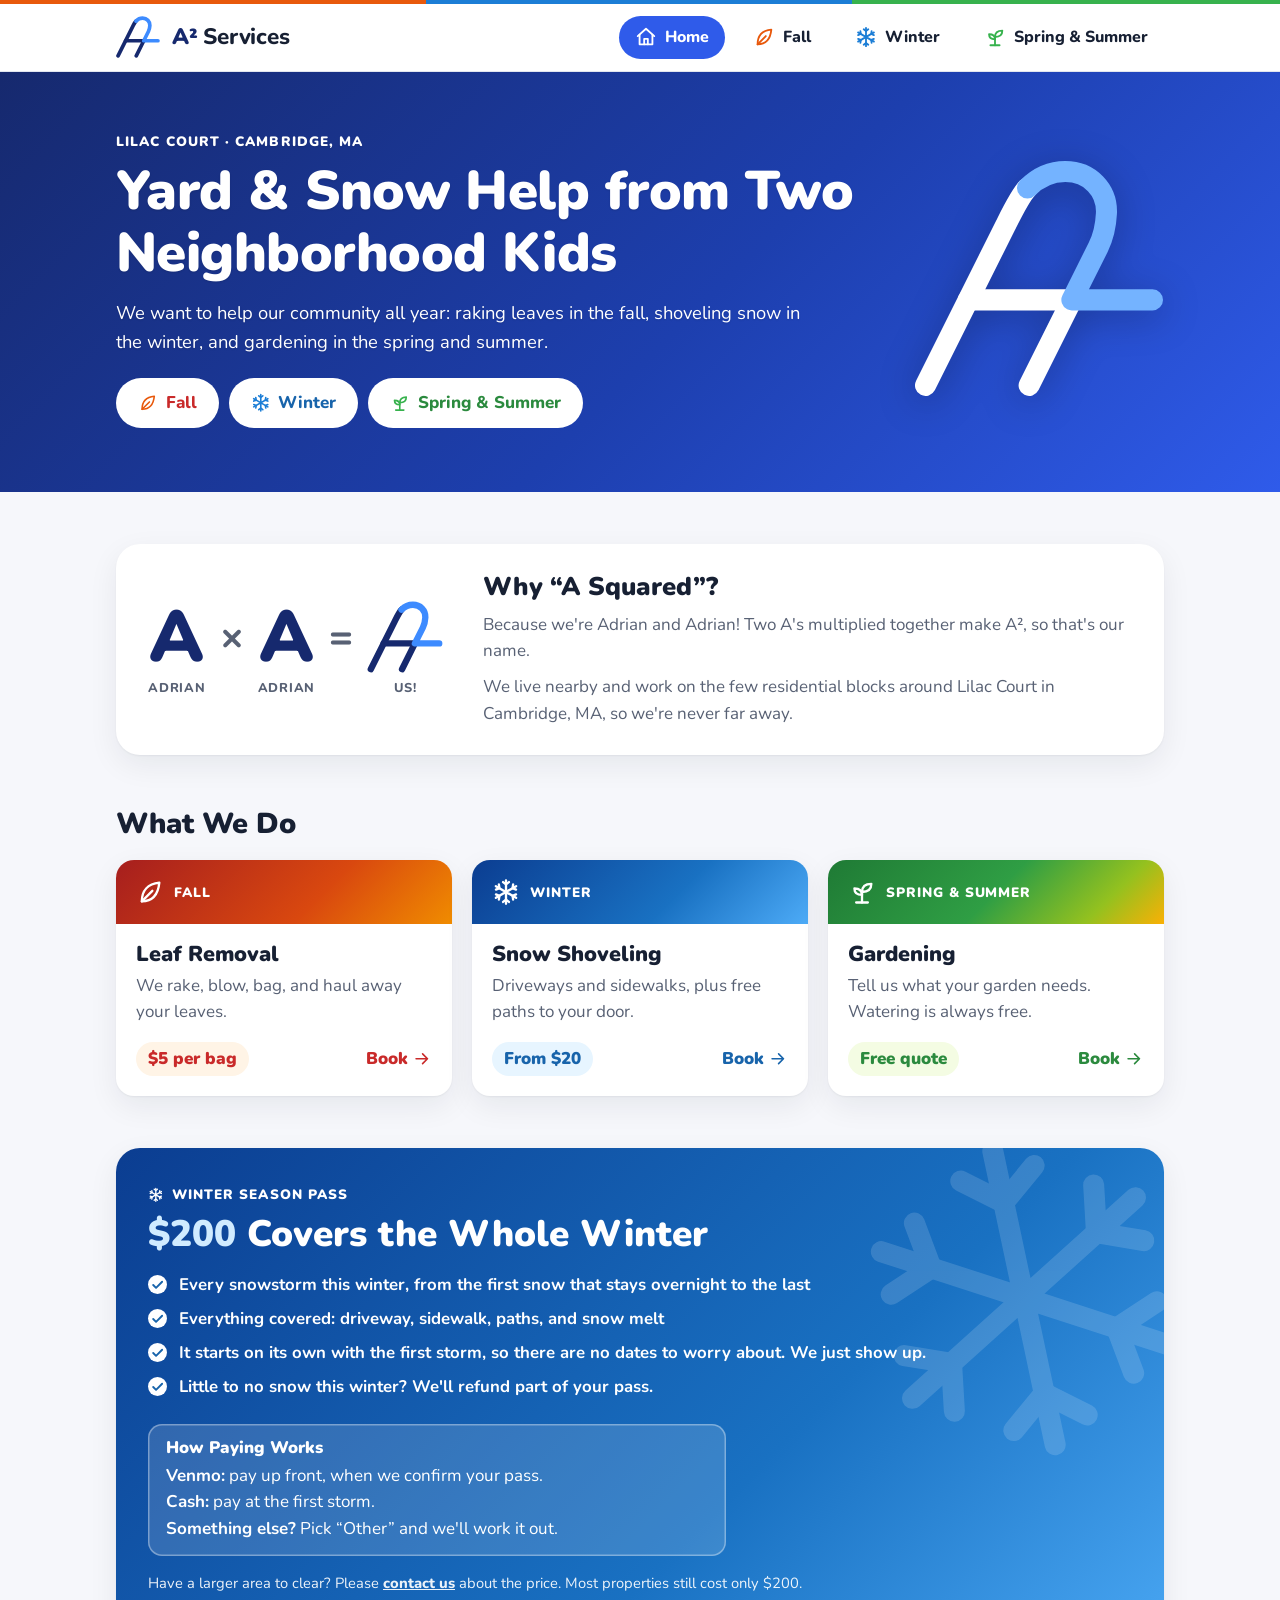
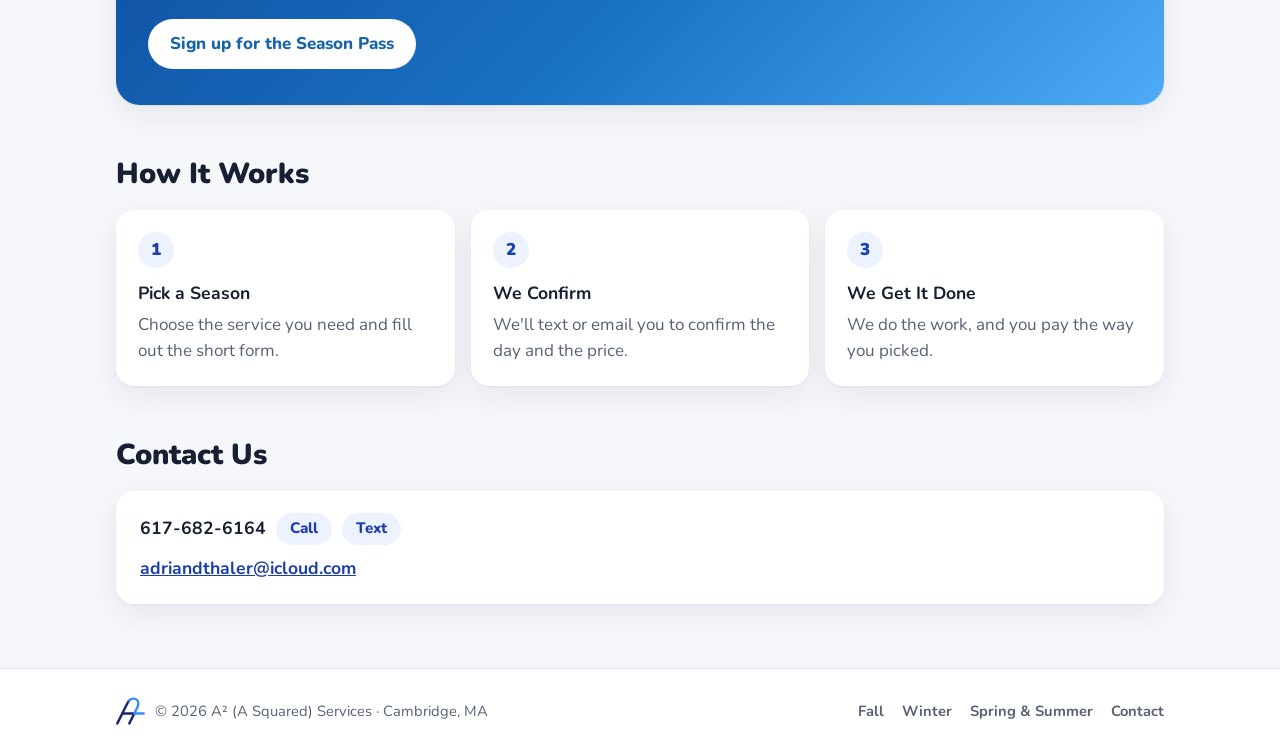
==== index.html @ dd9c75df "Parking spaces None/1/2; choice rows fill the full width - Parking spaces are None, 1, or 2, with "M" ====
<!DOCTYPE html>
<html lang="en">
<head>
  <meta charset="utf-8">
  <meta name="viewport" content="width=device-width, initial-scale=1">
  <title>A² Services</title>
  <meta name="description" content="A² (A Squared) Services: two neighborhood kids near Lilac Court in Cambridge, MA, offering leaf removal in the fall, snow shoveling in the winter, and gardening help in the spring and summer.">
  <link rel="icon" href="favicon.svg" type="image/svg+xml">
  <link rel="preconnect" href="https://fonts.googleapis.com">
  <link rel="preconnect" href="https://fonts.gstatic.com" crossorigin>
  <link rel="stylesheet" href="https://fonts.googleapis.com/css2?family=Nunito:wght@400;600;700;800;900&display=swap">
  <link rel="stylesheet" href="style.css">
  <script>document.documentElement.classList.add("js");</script>
  <script src="config.js" defer></script>
  <script src="app.js" defer></script>
</head>
<body data-theme="home">

  <!-- Icons used around the site: <svg class="icon"><use href="#i-leaf"/></svg> -->
  <svg width="0" height="0" style="position:absolute" aria-hidden="true">
    <!-- The A² logo. Colors come from --logo-a and --logo-2 (see style.css). Same drawing as logo.svg. -->
    <symbol id="logo" viewBox="0 0 760 726">
      <g fill="none" stroke-linecap="round" stroke-linejoin="round" stroke-width="64">
        <g style="stroke: var(--logo-a)"><path d="M35 688 279 200C297 164 324 109 345 88"/><path d="M165 428H480"/><path d="M350 688 480 428"/></g>
        <path style="stroke: var(--logo-2)" d="M345 88C375 58 415 38 460 38 535 38 588 95 585 165 583 205 575 238 560 268L480 428H725"/>
      </g>
    </symbol>
    <symbol id="i-home" viewBox="0 0 24 24"><path d="M3 11 12 3l9 8"/><path d="M5 9.5V20h14V9.5"/><path d="M10 20v-6h4v6"/></symbol>
    <symbol id="i-leaf" viewBox="0 0 24 24"><path d="M5 20C5 11 10 5 20 4c-1 10-6 16-15 16Z"/><path d="M5 20l9-9"/></symbol>
    <symbol id="i-snow" viewBox="0 0 24 24"><path d="M12 2v20M3.34 7l17.32 10M3.34 17 20.66 7"/><path d="M9.5 3.5 12 5.5l2.5-2" /><path d="M9.5 20.5 12 18.5l2.5 2"/><path d="M18.11 5.59l-.48 3.16 2.98 1.17"/><path d="M3.39 14.09l2.98 1.16-.48 3.17"/><path d="M5.89 5.59l.48 3.16-2.98 1.17"/><path d="M20.61 14.09l-2.98 1.16.48 3.17"/></symbol>
    <symbol id="i-sprout" viewBox="0 0 24 24"><path d="M12 21v-9"/><path d="M12 12c0-4.5 3-7 8-7 0 4.5-3 7-8 7Z"/><path d="M12 14.5c0-3.5-2.4-5.5-6.5-5.5 0 3.5 2.4 5.5 6.5 5.5Z"/><path d="M7 21h10"/></symbol>
    <symbol id="i-check" viewBox="0 0 24 24"><path d="m5 12.5 4.5 4.5L19 7.5"/></symbol>
    <symbol id="i-arrow" viewBox="0 0 24 24"><path d="M5 12h14M13 6l6 6-6 6"/></symbol>
  </svg>

  <header class="site-header">
    <div class="container header-inner">
      <a class="brand" href="#home" aria-label="A² Services home">
        <svg class="logo" aria-hidden="true"><use href="#logo"/></svg>
        <span class="wordmark">A² <span>Services</span></span>
      </a>
      <nav class="tabs" aria-label="Main">
        <a class="tab" data-tab="home" href="#home"><svg class="icon"><use href="#i-home"/></svg>Home</a>
        <a class="tab" data-tab="fall" href="#fall"><svg class="icon"><use href="#i-leaf"/></svg>Fall</a>
        <a class="tab" data-tab="winter" href="#winter"><svg class="icon"><use href="#i-snow"/></svg>Winter</a>
        <a class="tab" data-tab="spring" href="#spring-summer"><svg class="icon"><use href="#i-sprout"/></svg>Spring &amp; Summer</a>
      </nav>
    </div>
  </header>

  <p class="notice" data-booking-notice hidden>This site is still being built. Online booking isn't switched on yet.</p>

  <main>

    <!-- ============================== HOME ============================== -->
    <section class="page" id="home" data-theme="home">
      <div class="hero">
        <div class="container hero-grid">
          <svg class="hero-logo" role="img" aria-label="A² logo"><use href="#logo"/></svg>
          <div>
            <p class="eyebrow">Lilac Court &middot; Cambridge, MA</p>
            <h1>Yard &amp; Snow Help from Two Neighborhood Kids</h1>
            <p class="lead">We want to help our community all year: raking leaves in the fall, shoveling snow in the winter, and gardening in the spring and summer.</p>
            <div class="hero-actions">
            <a class="btn btn-light" data-theme="fall" href="#fall"><svg class="icon"><use href="#i-leaf"/></svg>Fall</a>
            <a class="btn btn-light" data-theme="winter" href="#winter"><svg class="icon"><use href="#i-snow"/></svg>Winter</a>
            <a class="btn btn-light" data-theme="spring" href="#spring-summer"><svg class="icon"><use href="#i-sprout"/></svg>Spring &amp; Summer</a>
            </div>
          </div>
        </div>
      </div>

      <div class="container">
        <section class="block about" id="about">
          <div class="about-card">
            <div class="equation" role="img" aria-label="Adrian times Adrian equals A squared">
              <div class="term"><span class="big">A</span><span class="name">Adrian</span></div>
              <span class="op">&times;</span>
              <div class="term"><span class="big">A</span><span class="name">Adrian</span></div>
              <span class="op">=</span>
              <div class="term"><svg class="logo"><use href="#logo"/></svg><span class="name">Us!</span></div>
            </div>
            <div class="about-text">
              <h2>Why &ldquo;A Squared&rdquo;?</h2>
              <p>Because we're Adrian and Adrian! Two A's multiplied together make A&sup2;, so that's our name.</p>
              <p>We live nearby and work on the few residential blocks around Lilac Court in Cambridge, MA, so we're never far away.</p>
            </div>
          </div>
        </section>

        <section class="block">
          <h2>What We Do</h2>
          <div class="season-cards">
            <a class="season-card" data-theme="fall" href="#fall">
              <div class="season-card-top"><svg class="icon"><use href="#i-leaf"/></svg>Fall</div>
              <div class="season-card-body">
                <h3>Leaf Removal</h3>
                <p>We rake, blow, bag, and haul away your leaves.</p>
                <div class="season-card-foot">
                  <span class="from"><span data-price="fall.pricePerBag">$10</span> per bag</span>
                  <span class="go">Book <svg class="icon"><use href="#i-arrow"/></svg></span>
                </div>
              </div>
            </a>
            <a class="season-card" data-theme="winter" href="#winter">
              <div class="season-card-top"><svg class="icon"><use href="#i-snow"/></svg>Winter</div>
              <div class="season-card-body">
                <h3>Snow Shoveling</h3>
                <p>Driveways and sidewalks, plus free paths to your door.</p>
                <div class="season-card-foot">
                  <span class="from">From <span data-price="winter.driveway.1.price">$20</span></span>
                  <span class="go">Book <svg class="icon"><use href="#i-arrow"/></svg></span>
                </div>
              </div>
            </a>
            <a class="season-card" data-theme="spring" href="#spring-summer">
              <div class="season-card-top"><svg class="icon"><use href="#i-sprout"/></svg>Spring &amp; Summer</div>
              <div class="season-card-body">
                <h3>Gardening</h3>
                <p>Tell us what your garden needs. Watering is always free.</p>
                <div class="season-card-foot">
                  <span class="from">Free quote</span>
                  <span class="go">Book <svg class="icon"><use href="#i-arrow"/></svg></span>
                </div>
              </div>
            </a>
          </div>
        </section>

        <section class="block pass" id="season-pass" data-theme="winter">
          <svg class="icon hero-art" aria-hidden="true"><use href="#i-snow"/></svg>
          <div class="pass-intro">
            <p class="eyebrow"><svg class="icon"><use href="#i-snow"/></svg>Winter Season Pass</p>
            <h2><span data-price="seasonPass.price">$200</span> Covers the Whole Winter</h2>
            <ul class="checks">
              <li><svg class="icon"><use href="#i-check"/></svg>Every snowstorm this winter, from the first snow that stays overnight to the last</li>
              <li><svg class="icon"><use href="#i-check"/></svg>Everything covered: driveway, sidewalk, paths, and snow melt</li>
              <li><svg class="icon"><use href="#i-check"/></svg>It starts on its own with the first storm, so there are no dates to worry about. We just show up.</li>
              <li><svg class="icon"><use href="#i-check"/></svg>Little to no snow this winter? We'll refund part of your pass.</li>
            </ul>
            <div class="pass-pay">
              <h3>How Paying Works</h3>
              <p><b>Venmo:</b> pay up front, when we confirm your pass.</p>
              <p><b>Cash:</b> pay at the first storm.</p>
              <p><b>Something else?</b> Pick &ldquo;Other&rdquo; and we'll work it out.</p>
            </div>
            <p class="pass-fine">Have a larger area to clear? Please <a href="#contact">contact us</a> about the price. Most properties still cost only <span data-price="seasonPass.price">$200</span>.</p>
          </div>
          <details class="pass-signup">
            <summary class="btn btn-light">Sign up for the Season Pass</summary>
            <form class="booking" data-kind="pass">
              <input type="hidden" name="form" value="Season Pass">
              <div class="booking-main">
                <div data-contact-fields></div>
                <fieldset>
                  <legend>Anything Else?</legend>
                  <label class="field">
                    <span>Anything We Should Know? <em class="optional">(optional)</em></span>
                    <textarea name="Comments" rows="3" placeholder="For example: where you park, or a side path you'd like cleared."></textarea>
                  </label>
                </fieldset>
                <fieldset>
                  <legend>How Would You Like to Pay?</legend>
                  <div class="choices" data-choices="payment"></div>
                </fieldset>
              </div>
              <aside class="summary">
                <h3>Your Order</h3>
                <dl class="summary-lines"></dl>
                <p class="summary-total"><span></span><strong></strong></p>
                <p class="summary-note"></p>
                <button class="btn btn-block" type="submit">Send request</button>
                <p class="form-status" role="status" aria-live="polite"></p>
              </aside>
            </form>
          </details>
        </section>

        <section class="block">
          <h2>How It Works</h2>
          <ol class="steps">
            <li><b>Pick a Season</b>Choose the service you need and fill out the short form.</li>
            <li><b>We Confirm</b>We'll text or email you to confirm the day and the price.</li>
            <li><b>We Get It Done</b>We do the work, and you pay the way you picked.</li>
          </ol>
        </section>

        <section class="block contact" id="contact">
          <h2>Contact Us</h2>
          <div class="contact-card">
            <!-- Contact info comes from config.js -->
            <div data-contact>Contact info coming soon.</div>
          </div>
        </section>
      </div>
    </section>

    <!-- ============================== FALL ============================== -->
    <section class="page" id="fall" data-theme="fall" data-title="Fall">
      <div class="season-hero">
        <svg class="icon hero-art" aria-hidden="true"><use href="#i-leaf"/></svg>
        <div class="container">
          <p class="eyebrow"><svg class="icon"><use href="#i-leaf"/></svg>Fall</p>
          <h1>Leaf Removal</h1>
          <p class="lead">During the fall, we come to your home to rake and blow your leaves, bag them up, and take them off your property. No equipment needed on your end.</p>
          <p class="price-chip"><span data-price="fall.pricePerBag">$10</span> per bag</p>
        </div>
      </div>
      <div class="container">
        <form class="booking" data-kind="fall">
          <input type="hidden" name="form" value="Fall">
          <div class="booking-main">
            <h2>Request Fall Service</h2>
            <div data-contact-fields></div>
            <fieldset>
              <legend>Your Job</legend>
              <label class="field">
                <span>Date of Service</span>
                <input type="date" name="Date" required>
              </label>
              <div class="field">
                <span>Estimated Number of Leaf Bags</span>
                <div class="stepper">
                  <button type="button" data-step="-1" aria-label="One fewer bag">&minus;</button>
                  <input type="number" name="Bags" value="1" min="1" max="99" inputmode="numeric" aria-label="Number of leaf bags" required>
                  <button type="button" data-step="1" aria-label="One more bag">+</button>
                </div>
                <p class="hint">One bag is a full 30-gallon bag of leaves. Not sure? Take your best guess. We'll count the bags when we're done and confirm the final price.</p>
              </div>
              <label class="field">
                <span>Anything Else We Should Know? <em class="optional">(optional)</em></span>
                <textarea name="Comments" rows="3"></textarea>
              </label>
            </fieldset>
            <fieldset>
              <legend>How Would You Like to Pay?</legend>
              <div class="choices" data-choices="payment"></div>
            </fieldset>
          </div>
          <aside class="summary">
            <h3>Your Estimate</h3>
            <dl class="summary-lines"></dl>
            <p class="summary-total"><span></span><strong></strong></p>
            <p class="summary-note"></p>
            <button class="btn btn-block" type="submit">Send request</button>
            <p class="form-status" role="status" aria-live="polite"></p>
          </aside>
        </form>
      </div>
    </section>

    <!-- ============================= WINTER ============================= -->
    <section class="page" id="winter" data-theme="winter" data-title="Winter">
      <div class="season-hero">
        <svg class="icon hero-art" aria-hidden="true"><use href="#i-snow"/></svg>
        <div class="container">
          <p class="eyebrow"><svg class="icon"><use href="#i-snow"/></svg>Winter</p>
          <h1>Snow Shoveling</h1>
          <p class="lead">When it snows, we shovel your driveway and sidewalk, clear a path to your door, and can put down snow melt to help keep ice from forming.</p>
          <p class="hero-links">
            <span class="price-chip">From <span data-price="winter.driveway.1.price">$20</span></span>
            <a class="btn btn-ghost" href="#season-pass"><span>Every storm covered: <span data-price="seasonPass.price">$200</span> Season Pass</span><svg class="icon"><use href="#i-arrow"/></svg></a>
          </p>
        </div>
      </div>
      <div class="container">
        <form class="booking" data-kind="winter">
          <input type="hidden" name="form" value="Winter">
          <div class="booking-main">
            <h2>Request Snow Shoveling</h2>
            <div data-contact-fields></div>
            <fieldset>
              <legend>Your Job</legend>
              <label class="field">
                <span>Date of Service</span>
                <input type="date" name="Date" required>
              </label>
              <div class="field">
                <span>Expected Snowfall</span>
                <div class="choices" data-choices="snowfall"></div>
                <p class="hint">Go by the forecast. It's only an estimate: on the day, we'll measure the actual snowfall and adjust the price to match. Not sure? Pick &ldquo;Not sure&rdquo; and we'll price it on the day.</p>
              </div>
              <div class="field">
                <span>Parking Spaces / Driveway</span>
                <div class="choices" data-choices="driveway"></div>
                <p class="hint">More than 2 spaces? Tell us in the comments.</p>
              </div>
              <div class="field">
                <span>Sidewalk</span>
                <div class="choices" data-choices="sidewalk"></div>
              </div>
            </fieldset>
            <fieldset>
              <legend>Add-Ons</legend>
              <div class="addon included">
                <svg class="icon"><use href="#i-check"/></svg>
                <span><b>Paths to Your Door</b>Free with every order</span>
              </div>
              <!-- The badge and message here are updated by app.js as the order changes. -->
              <label class="addon melt">
                <input type="checkbox" name="Snow melt" value="Yes">
                <span><b>Snow Melt (Salt)</b><span data-melt-message>Free on orders of <span data-price="winter.snowMelt.freeFrom">$50</span> or more, otherwise <span data-price="winter.snowMelt.price">$5</span></span></span>
                <span class="melt-badge" data-melt-badge></span>
              </label>
              <div class="field addon-field">
                <span>Clear Snow off Cars <em class="optional">(<span data-price="winter.cars.1.price">$10</span> per car)</em></span>
                <div class="choices" data-choices="cars"></div>
                <p class="hint">More than 2 cars? Tell us in the comments.</p>
              </div>
              <label class="field">
                <span>Comments <em class="optional">(optional)</em></span>
                <textarea name="Comments" rows="3"></textarea>
              </label>
            </fieldset>
            <fieldset>
              <legend>How Would You Like to Pay?</legend>
              <div class="choices" data-choices="payment"></div>
            </fieldset>
          </div>
          <aside class="summary">
            <h3>Your Estimate</h3>
            <dl class="summary-lines"></dl>
            <p class="summary-total"><span></span><strong></strong></p>
            <p class="summary-note"></p>
            <button class="btn btn-block" type="submit">Send request</button>
            <p class="form-status" role="status" aria-live="polite"></p>
          </aside>
        </form>
      </div>
    </section>

    <!-- ========================= SPRING & SUMMER ========================= -->
    <section class="page" id="spring-summer" data-theme="spring" data-title="Spring & Summer">
      <div class="season-hero">
        <svg class="icon hero-art" aria-hidden="true"><use href="#i-sprout"/></svg>
        <div class="container">
          <p class="eyebrow"><svg class="icon"><use href="#i-sprout"/></svg>Spring &amp; Summer</p>
          <h1>Gardening</h1>
          <p class="lead">From weeding and planting to keeping everything watered, we'll help your garden look its best. Tell us what you need and we'll send you a quote.</p>
          <p class="price-chip">Free quotes</p>
        </div>
      </div>
      <div class="container">
        <form class="booking" data-kind="spring">
          <input type="hidden" name="form" value="Spring & Summer">
          <div class="booking-main">
            <h2>Request Gardening Help</h2>
            <div data-contact-fields></div>
            <fieldset>
              <legend>Your Job</legend>
              <label class="field">
                <span>Date of Service</span>
                <input type="date" name="Date" required>
              </label>
              <label class="field">
                <span>What Do You Need?</span>
                <textarea name="Request" rows="4" required placeholder="For example: weed the front garden beds and plant six flowers."></textarea>
              </label>
            </fieldset>
            <fieldset>
              <legend>Add-Ons</legend>
              <label class="addon">
                <input type="checkbox" name="Watering" value="Yes">
                <span><b>Watering</b>Free!</span>
              </label>
              <label class="field">
                <span>Anything Else We Should Know? <em class="optional">(optional)</em></span>
                <textarea name="Comments" rows="3"></textarea>
              </label>
            </fieldset>
            <fieldset>
              <legend>How Would You Like to Pay?</legend>
              <div class="choices" data-choices="payment"></div>
            </fieldset>
          </div>
          <aside class="summary">
            <h3>Your Request</h3>
            <dl class="summary-lines"></dl>
            <p class="summary-total"><span></span><strong></strong></p>
            <p class="summary-note"></p>
            <button class="btn btn-block" type="submit">Send request</button>
            <p class="form-status" role="status" aria-live="polite"></p>
          </aside>
        </form>
      </div>
    </section>

  </main>

  <footer class="site-footer">
    <div class="container footer-inner">
      <span class="footer-brand"><svg class="logo" aria-hidden="true"><use href="#logo"/></svg>&copy; 2026 A² (A Squared) Services &middot; Cambridge, MA</span>
      <nav aria-label="Footer">
        <a href="#fall">Fall</a>
        <a href="#winter">Winter</a>
        <a href="#spring-summer">Spring &amp; Summer</a>
        <a href="#contact">Contact</a>
      </nav>
    </div>
  </footer>

  <!-- The "Your info" part of every form. app.js copies it into each [data-contact-fields]. -->
  <template id="contact-fields">
    <fieldset>
      <legend>Your Info</legend>
      <label class="field">
        <span>Name</span>
        <input name="Name" autocomplete="name" required>
      </label>
      <div class="field-row">
        <label class="field">
          <span>Phone</span>
          <input type="tel" name="Phone" autocomplete="tel" placeholder="617-555-0123">
          <span class="field-error" data-error-for="Phone"></span>
        </label>
        <label class="field">
          <span>Email</span>
          <input type="email" name="Email" autocomplete="email">
        </label>
      </div>
      <p class="hint">Give us a phone number or an email (or both) so we can confirm.</p>
      <label class="field">
        <span>Address</span>
        <input name="Address" autocomplete="street-address" required>
        <span class="hint">We work on the blocks around Lilac Court in Cambridge.</span>
      </label>
      <!-- Spam trap: hidden from people, but bots fill it in. -->
      <label class="hp" aria-hidden="true">Leave this empty <input name="website" tabindex="-1" autocomplete="off"></label>
    </fieldset>
  </template>

</body>
</html>
---- style.css ----
/* ================================================================
   A Squared Services
   Season colors are set with data-theme="home|fall|winter|spring".
   ================================================================ */

:root {
  --ink: #172033;
  --muted: #586174;
  --line: #e2e6ee;
  --field: #cdd4e0;
  --card: #ffffff;
  --radius: 18px;
  --shadow: 0 1px 2px rgb(16 24 40 / 0.05), 0 10px 30px rgb(16 24 40 / 0.07);

  --fall: #e8590c;
  --winter: #1c7ed6;
  --spring: #37b24d;
  --brand: #2f5bea;

  /* Logo colors: the "A" and the "2". Each season below has its own. */
  --logo-a: #16296e;
  --logo-2: #3d8bff;
}

[data-theme="home"] {
  --accent: #2f5bea;
  --accent-dark: #1d3fae;
  --tint: #edf2ff;
  --bg: #f6f7fb;
  --hero: linear-gradient(135deg, #16296e 0%, #1d3fae 55%, #2f5bea 100%);
  --logo-a: #16296e;
  --logo-2: #3d8bff;
}

/* Fall: red and orange */
[data-theme="fall"] {
  --accent: #e8590c;
  --accent-dark: #c92a2a;
  --tint: #fff4e6;
  --bg: #fffaf4;
  --hero: linear-gradient(135deg, #a61e1e 0%, #d9480f 60%, #f08c00 100%);
  --logo-a: #b02525;
  --logo-2: #f76707;
}

/* Winter: blue and white */
[data-theme="winter"] {
  --accent: #1c7ed6;
  --accent-dark: #1864ab;
  --tint: #e7f5ff;
  --bg: #f4f9ff;
  --hero: linear-gradient(135deg, #0b3d91 0%, #1971c2 60%, #4dabf7 100%);
  --logo-a: #0b3d91;
  --logo-2: #4dabf7;
}

/* Spring & summer: green and yellow */
[data-theme="spring"] {
  --accent: #37b24d;
  --accent-dark: #2b8a3e;
  --tint: #f4fce3;
  --bg: #fafdf3;
  --hero: linear-gradient(135deg, #1f7a35 0%, #2f9e44 50%, #94c11f 80%, #fab005 100%);
  --logo-a: #2b8a3e;
  --logo-2: #f5a700;
}

/* ------------------------------------------------------------ Base */

*,
*::before,
*::after {
  box-sizing: border-box;
}

html {
  color-scheme: light;
  scroll-padding-top: 130px;
  -webkit-text-size-adjust: 100%;
}

body {
  margin: 0;
  font-family: "Nunito", system-ui, -apple-system, "Segoe UI", Roboto, sans-serif;
  font-size: 17px;
  line-height: 1.55;
  color: var(--ink);
  background: var(--bg);
  transition: background-color 0.3s;
}

a {
  color: var(--accent-dark);
}

h1,
h2,
h3 {
  line-height: 1.15;
  font-weight: 900;
}

.container {
  position: relative;
  z-index: 1;
  max-width: 1080px;
  margin: 0 auto;
  padding: 0 16px;
}

.icon {
  width: 1.15em;
  height: 1.15em;
  flex: none;
  fill: none;
  stroke: currentColor;
  stroke-width: 2;
  stroke-linecap: round;
  stroke-linejoin: round;
}

.js .page:not(.active) {
  display: none;
}

/* ---------------------------------------------------------- Header */

.site-header {
  position: sticky;
  top: 0;
  z-index: 20;
  background: rgb(255 255 255 / 0.94);
  backdrop-filter: blur(10px);
  -webkit-backdrop-filter: blur(10px);
  border-bottom: 1px solid var(--line);
}

.site-header::before {
  content: "";
  display: block;
  height: 4px;
  background: linear-gradient(90deg, var(--fall) 0 33.3%, var(--winter) 33.3% 66.6%, var(--spring) 66.6%);
}

.header-inner {
  display: flex;
  flex-wrap: wrap;
  align-items: center;
  justify-content: space-between;
  gap: 10px 24px;
  padding-top: 12px;
  padding-bottom: 12px;
}

.brand {
  display: flex;
  align-items: center;
  gap: 12px;
  color: var(--ink);
  text-decoration: none;
}

.logo {
  display: block;
  flex: none;
  width: 44px;
  height: 42px;
}

.wordmark {
  color: var(--logo-a);
  font-size: 1.4rem;
  font-weight: 900;
  letter-spacing: -0.01em;
}

.wordmark span {
  color: var(--ink);
  font-weight: 800;
}

.tabs {
  display: flex;
  gap: 12px;
}

.tab {
  --c: var(--brand);
  display: inline-flex;
  align-items: center;
  gap: 8px;
  padding: 9px 16px;
  border-radius: 999px;
  color: var(--ink);
  font-size: 1rem;
  font-weight: 800;
  text-decoration: none;
  white-space: nowrap;
  transition: background-color 0.15s, color 0.15s;
}

.tab[data-tab="fall"] { --c: var(--fall); }
.tab[data-tab="winter"] { --c: var(--winter); }
.tab[data-tab="spring"] { --c: var(--spring); }

.tab .icon {
  width: 22px;
  height: 22px;
  color: var(--c);
}

.tab:hover {
  background: color-mix(in srgb, var(--c) 10%, white);
}

.tab[aria-current="page"] {
  background: var(--c);
  color: #fff;
}

.tab[aria-current="page"] .icon {
  color: #fff;
}

@media (max-width: 700px) {
  html {
    scroll-padding-top: 190px;
  }

  .tabs {
    display: grid;
    grid-template-columns: repeat(4, 1fr);
    gap: 8px;
    width: 100%;
  }

  .tab {
    flex-direction: column;
    justify-content: flex-start;
    gap: 5px;
    padding: 9px 2px 8px;
    border-radius: 14px;
    font-size: 0.82rem;
    line-height: 1.15;
    text-align: center;
    white-space: normal;
  }

  .tab .icon {
    width: 30px;
    height: 30px;
  }
}

.notice {
  margin: 0;
  padding: 8px 16px;
  background: #fff3bf;
  color: #5c3c00;
  font-size: 0.9rem;
  font-weight: 700;
  text-align: center;
}

/* ----------------------------------------------------------- Heroes */

.hero,
.season-hero {
  position: relative;
  overflow: hidden;
  padding: 56px 0 64px;
  background: var(--hero);
  color: #fff;
  text-shadow: 0 1px 2px rgb(0 0 0 / 0.12);
}

.season-hero {
  padding-bottom: 88px;
}

.hero h1,
.season-hero h1 {
  margin: 0 0 14px;
  font-size: clamp(2.1rem, 6vw, 3.4rem);
  letter-spacing: -0.01em;
}

.hero-art {
  position: absolute;
  top: 50%;
  right: max(-60px, calc(50% - 620px));
  width: 360px;
  height: 360px;
  color: #fff;
  opacity: 0.14;
  stroke-width: 1.4;
  transform: translateY(-50%) rotate(-12deg);
  pointer-events: none;
}

.lead {
  max-width: 38em;
  margin: 0 0 22px;
  font-size: 1.15rem;
}

.eyebrow {
  display: inline-flex;
  align-items: center;
  gap: 8px;
  margin: 0 0 8px;
  font-size: 0.85rem;
  font-weight: 900;
  letter-spacing: 0.08em;
  text-transform: uppercase;
}

.price-chip {
  display: inline-block;
  margin: 0;
  padding: 7px 16px;
  border-radius: 999px;
  background: #fff;
  color: var(--accent-dark);
  font-weight: 900;
  text-shadow: none;
}

.hero-links {
  display: flex;
  flex-wrap: wrap;
  align-items: center;
  gap: 12px;
  margin: 0;
}

.hero-actions {
  display: flex;
  flex-wrap: wrap;
  gap: 10px;
}

.hero-grid {
  display: grid;
  grid-template-columns: minmax(0, 1fr) auto;
  align-items: center;
  gap: 24px 48px;
}

.hero-logo {
  --logo-a: #fff;
  --logo-2: #74b3ff;
  order: 2;
  width: 250px;
  height: 239px;
  filter: drop-shadow(0 6px 18px rgb(0 0 0 / 0.25));
}

@media (max-width: 760px) {
  .hero-grid {
    grid-template-columns: 1fr;
  }

  .hero-logo {
    order: 0;
    width: 96px;
    height: 92px;
  }
}

@media (max-width: 700px) {
  .hero,
  .season-hero {
    padding-top: 40px;
  }

  .hero-art {
    top: 12px;
    right: -60px;
    width: 220px;
    height: 220px;
    transform: rotate(-12deg);
  }
}

/* ---------------------------------------------------------- Buttons */

.btn {
  display: inline-flex;
  align-items: center;
  justify-content: center;
  gap: 8px;
  padding: 12px 22px;
  border: 0;
  border-radius: 999px;
  background: var(--accent-dark);
  color: #fff;
  font: inherit;
  font-weight: 800;
  text-decoration: none;
  text-shadow: none;
  cursor: pointer;
  transition: transform 0.12s, filter 0.12s, box-shadow 0.12s;
}

.btn:hover {
  filter: brightness(1.08);
}

.btn:active {
  transform: translateY(1px);
}

.btn:disabled {
  opacity: 0.6;
  cursor: progress;
}

.btn:focus-visible {
  outline: 3px solid color-mix(in srgb, var(--accent) 50%, transparent);
  outline-offset: 3px;
}

.btn-light {
  background: #fff;
  color: var(--accent-dark);
}

.btn-light .icon {
  color: var(--accent);
}

.btn-ghost {
  background: rgb(255 255 255 / 0.14);
  color: #fff;
  box-shadow: inset 0 0 0 1.5px rgb(255 255 255 / 0.65);
  padding: 8px 18px;
  text-align: left;
}

.btn-block {
  width: 100%;
  padding: 14px;
  font-size: 1.05rem;
}

/* ------------------------------------------------------- Home page */

.block {
  padding-top: 52px;
}

.block > h2 {
  margin: 0 0 20px;
  font-size: 1.8rem;
}

.season-cards {
  display: grid;
  grid-template-columns: repeat(auto-fit, minmax(220px, 1fr));
  gap: 20px;
}

.season-card {
  display: flex;
  flex-direction: column;
  overflow: hidden;
  border-radius: var(--radius);
  background: var(--card);
  box-shadow: var(--shadow);
  color: var(--ink);
  text-decoration: none;
  transition: transform 0.15s, box-shadow 0.15s;
}

.season-card:hover {
  transform: translateY(-3px);
  box-shadow: 0 2px 4px rgb(16 24 40 / 0.06), 0 16px 40px rgb(16 24 40 / 0.12);
}

.season-card-top {
  display: flex;
  align-items: center;
  gap: 10px;
  padding: 18px 20px;
  background: var(--hero);
  color: #fff;
  font-size: 0.85rem;
  font-weight: 900;
  letter-spacing: 0.07em;
  text-transform: uppercase;
}

.season-card-top .icon {
  width: 28px;
  height: 28px;
}

.season-card-body {
  display: flex;
  flex: 1;
  flex-direction: column;
  padding: 18px 20px 20px;
}

.season-card h3 {
  margin: 0 0 6px;
  font-size: 1.35rem;
}

.season-card p {
  margin: 0 0 16px;
  color: var(--muted);
}

.season-card-foot {
  display: flex;
  align-items: center;
  justify-content: space-between;
  margin-top: auto;
  font-weight: 900;
  color: var(--accent-dark);
}

.from {
  padding: 4px 12px;
  border-radius: 999px;
  background: var(--tint);
}

.go {
  display: inline-flex;
  align-items: center;
  gap: 4px;
}

/* Why A²? */

.about-card {
  display: grid;
  grid-template-columns: auto minmax(0, 1fr);
  align-items: center;
  gap: 24px 40px;
  padding: 28px 32px;
  border-radius: 24px;
  background: var(--card);
  box-shadow: var(--shadow);
}

.equation {
  display: flex;
  align-items: flex-start;
  gap: 14px;
}

.term {
  display: flex;
  flex-direction: column;
  align-items: center;
  gap: 6px;
}

.term .big {
  height: 72px;
  color: var(--logo-a);
  font-size: 72px;
  font-weight: 900;
  line-height: 72px;
}

.term .logo {
  width: 76px;
  height: 72px;
}

.term .name {
  color: var(--muted);
  font-size: 0.8rem;
  font-weight: 800;
  letter-spacing: 0.06em;
  text-transform: uppercase;
}

.op {
  color: var(--muted);
  font-size: 40px;
  font-weight: 800;
  line-height: 72px;
}

.about-text h2 {
  margin: 0 0 10px;
  font-size: 1.6rem;
}

.about-text p {
  margin: 0 0 10px;
  color: var(--muted);
}

.about-text p:last-child {
  margin-bottom: 0;
}

@media (max-width: 760px) {
  .about-card {
    grid-template-columns: 1fr;
    padding: 24px 20px;
  }

  .equation {
    justify-content: center;
  }
}

@media (max-width: 400px) {
  .choice b {
    font-size: 0.95rem;
  }

  .equation {
    gap: 8px;
  }

  .term .big {
    height: 54px;
    font-size: 54px;
    line-height: 54px;
  }

  .term .logo {
    width: 57px;
    height: 54px;
  }

  .term .name {
    font-size: 0.7rem;
  }

  .op {
    font-size: 30px;
    line-height: 54px;
  }
}

/* Season pass */

.pass {
  position: relative;
  overflow: hidden;
  margin-top: 52px;
  padding: 36px 32px;
  border-radius: 24px;
  background: var(--hero);
  color: #fff;
  box-shadow: var(--shadow);
}

.pass .hero-art {
  right: -40px;
  top: 150px;
}

.pass-intro {
  position: relative;
}

.pass h2 {
  margin: 0 0 16px;
  font-size: clamp(1.6rem, 4vw, 2.3rem);
}

.pass h2 span {
  color: #d0ebff;
}

.checks {
  display: grid;
  gap: 8px;
  margin: 0 0 24px;
  padding: 0;
  list-style: none;
  font-size: 1.05rem;
  font-weight: 700;
}

/* Not flex, so a bullet can mix plain text and inline tags like <span> */
.checks li {
  position: relative;
  padding-left: 31px;
}

.checks .icon {
  position: absolute;
  top: 3px;
  left: 0;
  padding: 2px;
  border-radius: 50%;
  background: #fff;
  color: var(--accent-dark);
  stroke-width: 3;
}

.pass-pay {
  max-width: 34em;
  margin: 0 0 16px;
  padding: 14px 18px;
  border-radius: 14px;
  background: rgb(255 255 255 / 0.14);
  box-shadow: inset 0 0 0 1.5px rgb(255 255 255 / 0.35);
}

.pass-pay h3 {
  margin: 0 0 6px;
  font-size: 1.05rem;
}

.pass-pay p {
  margin: 0;
}

.pass-fine {
  margin: 0 0 24px;
  font-size: 0.92rem;
  opacity: 0.92;
}

.pass-fine a {
  color: #fff;
  font-weight: 800;
}

.pass-signup {
  position: relative;
}

.pass-signup > summary {
  list-style: none;
}

.pass-signup > summary::-webkit-details-marker {
  display: none;
}

.pass-signup[open] > summary {
  display: none;
}

.pass .booking {
  margin: 0;
  color: var(--ink);
  text-shadow: none;
}

/* Steps */

.steps {
  display: grid;
  grid-template-columns: repeat(auto-fit, minmax(220px, 1fr));
  gap: 16px;
  margin: 0;
  padding: 0;
  list-style: none;
  counter-reset: step;
}

.steps li {
  padding: 22px;
  border-radius: var(--radius);
  background: var(--card);
  box-shadow: var(--shadow);
  color: var(--muted);
  counter-increment: step;
}

.steps li::before {
  content: counter(step);
  display: grid;
  place-items: center;
  width: 36px;
  height: 36px;
  margin-bottom: 12px;
  border-radius: 50%;
  background: var(--tint);
  color: var(--accent-dark);
  font-weight: 900;
}

.steps b {
  display: block;
  margin-bottom: 4px;
  color: var(--ink);
  font-size: 1.1rem;
}

.contact-card {
  padding: 22px 24px;
  border-radius: var(--radius);
  background: var(--card);
  box-shadow: var(--shadow);
  font-size: 1.1rem;
  font-weight: 700;
}

.contact-card p {
  margin: 0;
}

.contact-row {
  display: flex;
  flex-wrap: wrap;
  align-items: center;
  gap: 8px 10px;
}

.contact-row + .contact-row {
  margin-top: 10px;
}

.contact-btn {
  padding: 4px 14px;
  border-radius: 999px;
  background: var(--tint);
  color: var(--accent-dark);
  font-size: 0.95rem;
  font-weight: 800;
  text-decoration: none;
}

.contact-btn:hover {
  background: var(--accent-dark);
  color: #fff;
}

/* Brief highlight after jumping to Contact or the Season Pass */
.flash .contact-card,
.pass.flash {
  outline: 4px solid transparent;
  outline-offset: 4px;
  animation: flash 2s ease-out;
}

@keyframes flash {
  0%,
  40% {
    outline-color: var(--accent);
  }

  100% {
    outline-color: transparent;
  }
}

/* ----------------------------------------------------------- Forms */

.booking {
  display: grid;
  grid-template-columns: minmax(0, 1fr) 320px;
  align-items: start;
  gap: 24px;
  margin: -44px 0 0;
}

.booking-main,
.summary {
  border-radius: var(--radius);
  background: var(--card);
  box-shadow: var(--shadow);
}

.booking-main {
  padding: 28px;
}

.booking-main > h2 {
  margin: 0 0 20px;
  font-size: 1.6rem;
}

fieldset {
  min-width: 0;
  margin: 0;
  padding: 0;
  border: 0;
}

fieldset + fieldset {
  margin-top: 24px;
  padding-top: 24px;
  border-top: 1px solid var(--line);
}

legend {
  float: left;
  width: 100%;
  margin-bottom: 14px;
  padding: 0;
  font-size: 1.1rem;
  font-weight: 900;
}

legend + * {
  clear: both;
}

.field {
  display: flex;
  flex-direction: column;
  gap: 6px;
  margin-bottom: 18px;
}

.field > span:first-child {
  font-size: 0.95rem;
  font-weight: 800;
}

.field-error {
  color: #c92a2a;
  font-size: 0.88rem;
  font-weight: 700;
}

.field-error:empty {
  display: none;
}

.field:has(.field-error:not(:empty)) input {
  border-color: #e03131;
}

.field:last-child {
  margin-bottom: 0;
}

.optional {
  color: var(--muted);
  font-style: normal;
  font-weight: 600;
}

.field-row {
  display: grid;
  grid-template-columns: 1fr 1fr;
  gap: 0 14px;
}

.field-row .field {
  margin-bottom: 8px;
}

input,
textarea {
  width: 100%;
  min-height: 48px;
  padding: 11px 14px;
  border: 1.5px solid var(--field);
  border-radius: 12px;
  background: #fff;
  color: var(--ink);
  font: inherit;
  font-weight: 500;
}

textarea {
  resize: vertical;
}

input:focus,
textarea:focus {
  outline: none;
  border-color: var(--accent);
  box-shadow: 0 0 0 4px color-mix(in srgb, var(--accent) 20%, transparent);
}

.hint {
  margin: 0 0 18px;
  color: var(--muted);
  font-size: 0.88rem;
}

.field .hint {
  margin: 2px 0 0;
}

/* Pill-shaped radio buttons */

/* Every row of choices fills the full width, with equal-size buttons */
.choices {
  display: grid;
  grid-template-columns: repeat(var(--count, 3), minmax(0, 1fr));
  gap: 8px;
}

.choice {
  position: relative;
}

.choice input {
  position: absolute;
  bottom: 0;
  left: 50%;
  width: 1px;
  height: 1px;
  min-height: 0;
  opacity: 0;
}

.choice span {
  display: flex;
  flex-direction: column;
  align-items: center;
  justify-content: center;
  height: 100%;
  min-height: 48px;
  padding: 8px 6px;
  border: 1.5px solid var(--field);
  border-radius: 14px;
  background: #fff;
  line-height: 1.2;
  text-align: center;
  cursor: pointer;
  transition: border-color 0.12s, background-color 0.12s;
}

.choice b {
  font-weight: 800;
}

.choice small {
  margin-top: 2px;
  color: var(--muted);
  font-size: 0.8rem;
  font-weight: 700;
}

.choice:hover span {
  border-color: var(--accent);
}

.choice input:checked + span {
  border-color: var(--accent);
  background: var(--tint);
  box-shadow: inset 0 0 0 1.5px var(--accent);
  color: var(--accent-dark);
}

.choice input:checked + span small {
  color: var(--accent-dark);
}

.choice input:focus-visible + span {
  outline: 3px solid color-mix(in srgb, var(--accent) 45%, transparent);
  outline-offset: 2px;
}

/* Number of bags */

.stepper {
  display: inline-flex;
  align-items: stretch;
  width: max-content;
  overflow: hidden;
  border: 1.5px solid var(--field);
  border-radius: 14px;
  background: #fff;
}

.stepper button {
  width: 52px;
  border: 0;
  background: var(--tint);
  color: var(--accent-dark);
  font: inherit;
  font-size: 1.5rem;
  font-weight: 900;
  cursor: pointer;
}

.stepper button:hover {
  filter: brightness(0.96);
}

.stepper input {
  width: 76px;
  border: 0;
  border-radius: 0;
  font-size: 1.25rem;
  font-weight: 900;
  text-align: center;
  -moz-appearance: textfield;
  appearance: textfield;
}

.stepper input::-webkit-inner-spin-button,
.stepper input::-webkit-outer-spin-button {
  margin: 0;
  -webkit-appearance: none;
}

.stepper input:focus {
  box-shadow: inset 0 0 0 2px var(--accent);
}

/* Add-ons */

.addon {
  display: flex;
  align-items: flex-start;
  gap: 12px;
  margin-bottom: 10px;
  padding: 14px 16px;
  border: 1.5px solid var(--line);
  border-radius: 14px;
  background: #fff;
  cursor: pointer;
}

.addon + .field {
  margin-top: 18px;
}

.addon input {
  flex: none;
  width: 22px;
  height: 22px;
  min-height: 0;
  margin: 2px 0 0;
  accent-color: var(--accent-dark);
}

.addon b {
  display: block;
}

.addon > span {
  color: var(--muted);
  font-size: 0.95rem;
}

.addon > span b {
  color: var(--ink);
  font-size: 1rem;
}

.addon.included {
  border-color: transparent;
  background: var(--tint);
  cursor: default;
}

.addon.included .icon {
  width: 22px;
  height: 22px;
  margin-top: 2px;
  color: var(--accent-dark);
  stroke-width: 3;
}

/* Snow melt: turns into a highlighted "FREE" once the order is big enough */

.addon.melt {
  align-items: center;
  transition: background-color 0.2s, border-color 0.2s;
}

.addon.melt > span:nth-of-type(1) {
  flex: 1;
}

.addon > .melt-badge {
  flex: none;
  padding: 6px 12px;
  border-radius: 999px;
  background: #f1f3f5;
  color: var(--ink);
  font-size: 1rem;
  font-weight: 900;
  white-space: nowrap;
}

.melt-badge s {
  margin-right: 2px;
  font-weight: 700;
  opacity: 0.75;
}

.addon.melt.is-free {
  border-color: var(--accent);
  background: var(--tint);
}

.addon.melt.is-free > .melt-badge {
  background: var(--accent-dark);
  color: #fff;
}

.addon.melt.is-free [data-melt-message] {
  color: var(--accent-dark);
  font-weight: 800;
}

.other-pay {
  margin: 14px 0 0;
}

.other-pay[hidden] {
  display: none;
}

.pay-note {
  margin: 12px 0 0;
  padding: 10px 14px;
  border-radius: 12px;
  background: var(--tint);
  font-size: 0.92rem;
}

/* Estimate box */

.summary {
  position: sticky;
  top: 110px;
  padding: 24px;
  border-top: 6px solid var(--accent);
}

.summary h3 {
  margin: 0 0 14px;
  font-size: 1.15rem;
}

.summary-lines {
  display: grid;
  gap: 8px;
  margin: 0 0 14px;
}

.summary-lines:empty {
  display: none;
}

.line {
  display: flex;
  justify-content: space-between;
  gap: 12px;
  font-size: 0.95rem;
}

.line dt {
  color: var(--muted);
}

.line dd {
  margin: 0;
  font-weight: 800;
  white-space: nowrap;
}

.line dd.free {
  color: var(--accent-dark);
}

.summary-total {
  display: flex;
  align-items: baseline;
  justify-content: space-between;
  gap: 12px;
  margin: 0 0 8px;
  padding-top: 14px;
  border-top: 2px dashed var(--line);
  font-weight: 800;
}

.summary-total strong {
  color: var(--accent-dark);
  font-size: 2rem;
  font-weight: 900;
  line-height: 1;
}

.summary-total strong.is-text {
  font-size: 1.1rem;
  text-align: right;
}

.summary-note {
  margin: 0 0 18px;
  color: var(--muted);
  font-size: 0.88rem;
}

.form-status {
  margin: 14px 0 0;
  padding: 10px 12px;
  border-radius: 10px;
  font-size: 0.92rem;
  font-weight: 700;
}

.form-status:empty {
  display: none;
}

.form-status[data-type="success"] { background: #ebfbee; color: #2b8a3e; }
.form-status[data-type="error"] { background: #fff5f5; color: #c92a2a; }
.form-status[data-type="info"] { background: #fff9db; color: #7a5200; }

/* Spam trap: kept out of sight */
.hp {
  position: absolute !important;
  left: -10000px;
  width: 1px;
  height: 1px;
  overflow: hidden;
}

@media (max-width: 860px) {
  .booking {
    grid-template-columns: 1fr;
  }

  .summary {
    position: static;
  }
}

@media (max-width: 520px) {
  .booking-main {
    padding: 22px 18px;
  }

  /* On phones, 4 or more choices wrap into full-width rows of 2 */
  .choices:not([data-count="1"], [data-count="2"], [data-count="3"]) {
    grid-template-columns: 1fr 1fr;
  }

  .choices:not([data-count="1"], [data-count="2"], [data-count="3"]) .choice:last-child:nth-child(odd) {
    grid-column: 1 / -1;
  }

  .field-row {
    grid-template-columns: 1fr;
  }

  .pass {
    padding: 28px 18px;
  }
}

/* ---------------------------------------------------------- Footer */

.site-footer {
  margin-top: 64px;
  padding: 28px 0;
  border-top: 1px solid var(--line);
  background: #fff;
  color: var(--muted);
  font-size: 0.92rem;
}

.footer-inner {
  display: flex;
  flex-wrap: wrap;
  align-items: center;
  justify-content: space-between;
  gap: 12px 24px;
}

.footer-brand {
  display: inline-flex;
  align-items: center;
  gap: 10px;
}

.footer-brand .logo {
  width: 29px;
  height: 28px;
}

.footer-inner nav {
  display: flex;
  flex-wrap: wrap;
  gap: 18px;
}

.footer-inner a {
  color: var(--muted);
  font-weight: 700;
  text-decoration: none;
}

.footer-inner a:hover {
  color: var(--ink);
}
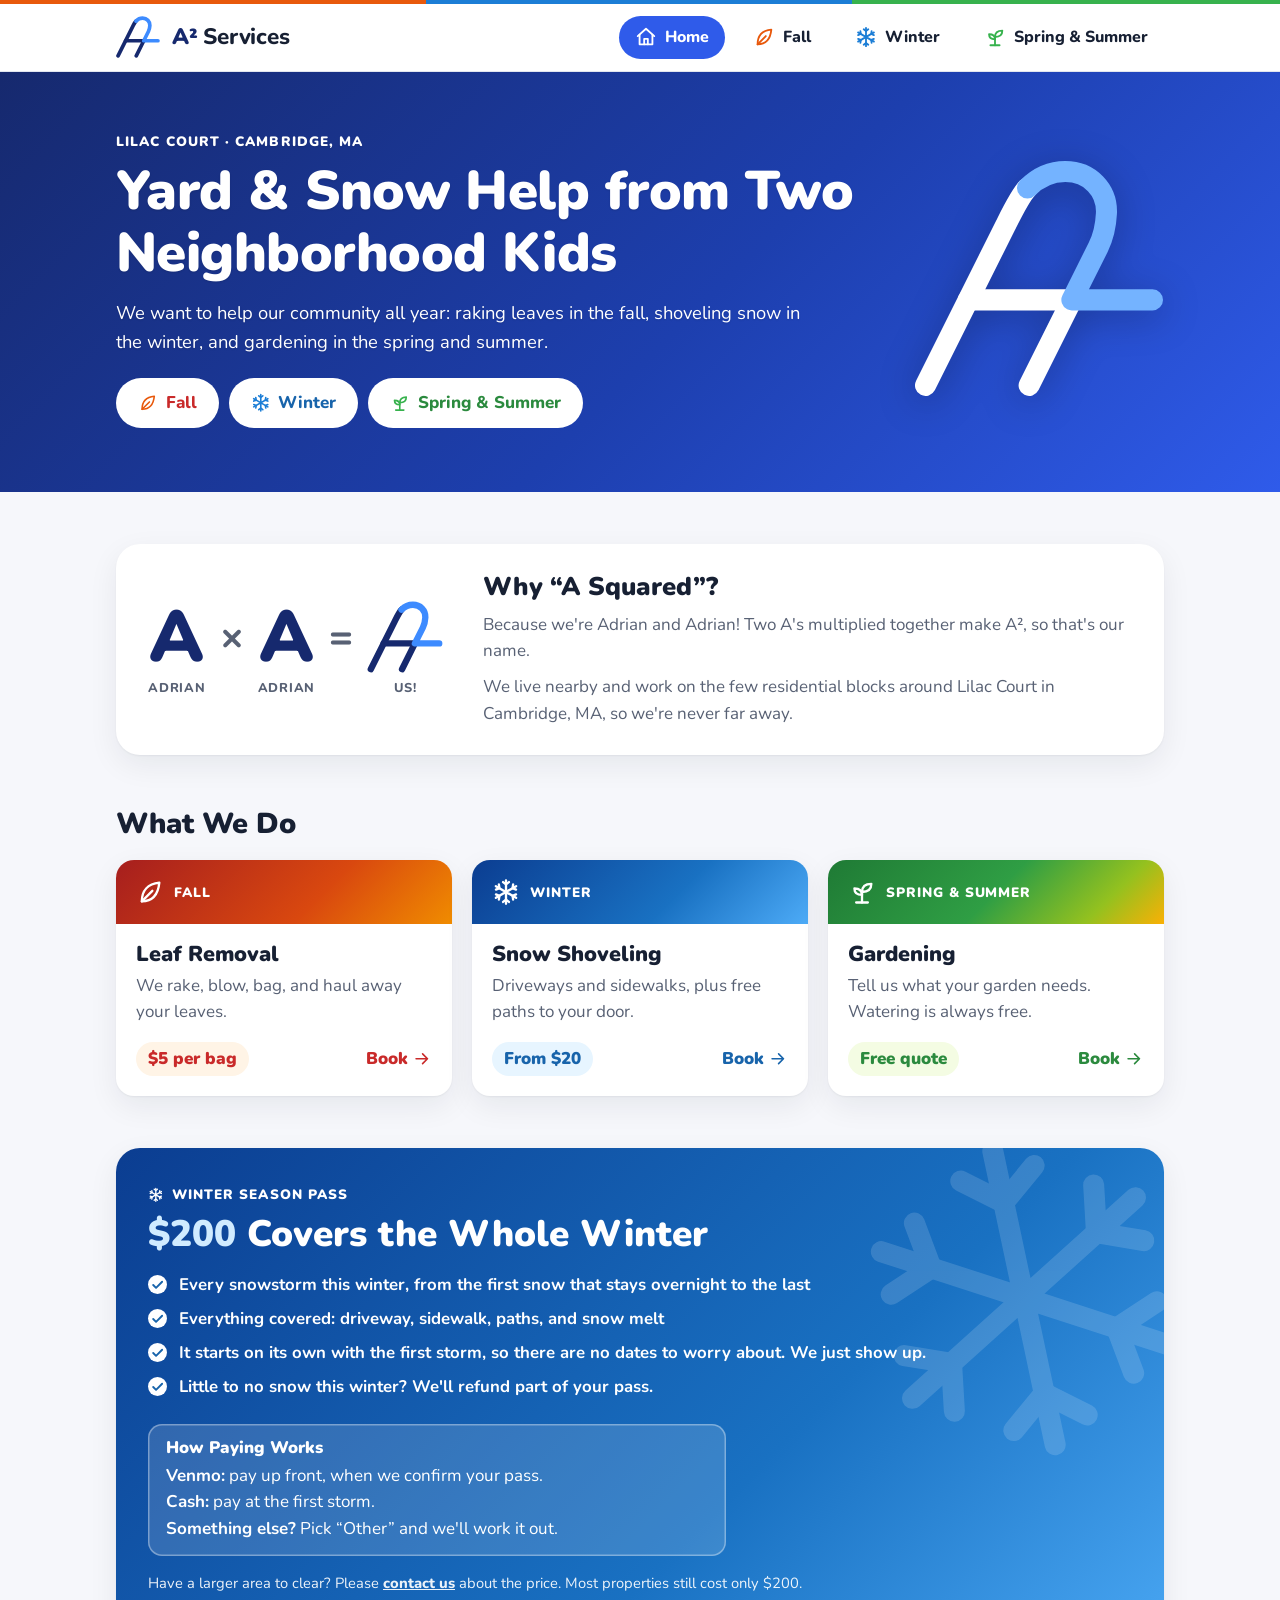
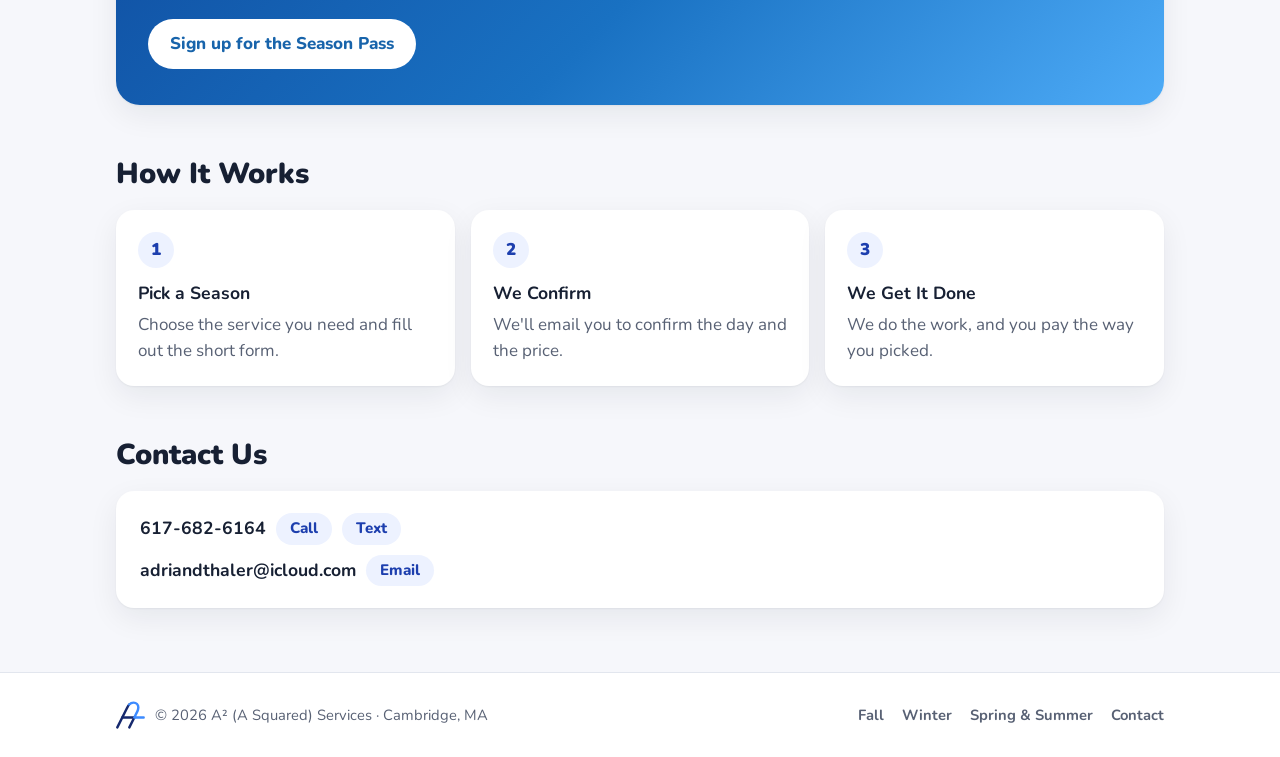
==== commit 1aa04e2b: "Customer confirmation emails, required email, Email button - Form script: every customer gets a conf" ====
--- a/index.html
+++ b/index.html
@@ -180,7 +180,7 @@
           <h2>How It Works</h2>
           <ol class="steps">
             <li><b>Pick a Season</b>Choose the service you need and fill out the short form.</li>
-            <li><b>We Confirm</b>We'll text or email you to confirm the day and the price.</li>
+            <li><b>We Confirm</b>We'll email you to confirm the day and the price.</li>
             <li><b>We Get It Done</b>We do the work, and you pay the way you picked.</li>
           </ol>
         </section>
@@ -409,16 +409,16 @@
       </label>
       <div class="field-row">
         <label class="field">
-          <span>Phone</span>
+          <span>Email</span>
+          <input type="email" name="Email" autocomplete="email" required>
+        </label>
+        <label class="field">
+          <span>Phone <em class="optional">(optional)</em></span>
           <input type="tel" name="Phone" autocomplete="tel" placeholder="617-555-0123">
           <span class="field-error" data-error-for="Phone"></span>
         </label>
-        <label class="field">
-          <span>Email</span>
-          <input type="email" name="Email" autocomplete="email">
-        </label>
-      </div>
-      <p class="hint">Give us a phone number or an email (or both) so we can confirm.</p>
+      </div>
+      <p class="hint">Email is how we'll usually reach you, starting with confirming your request. Your phone number is a backup.</p>
       <label class="field">
         <span>Address</span>
         <input name="Address" autocomplete="street-address" required>
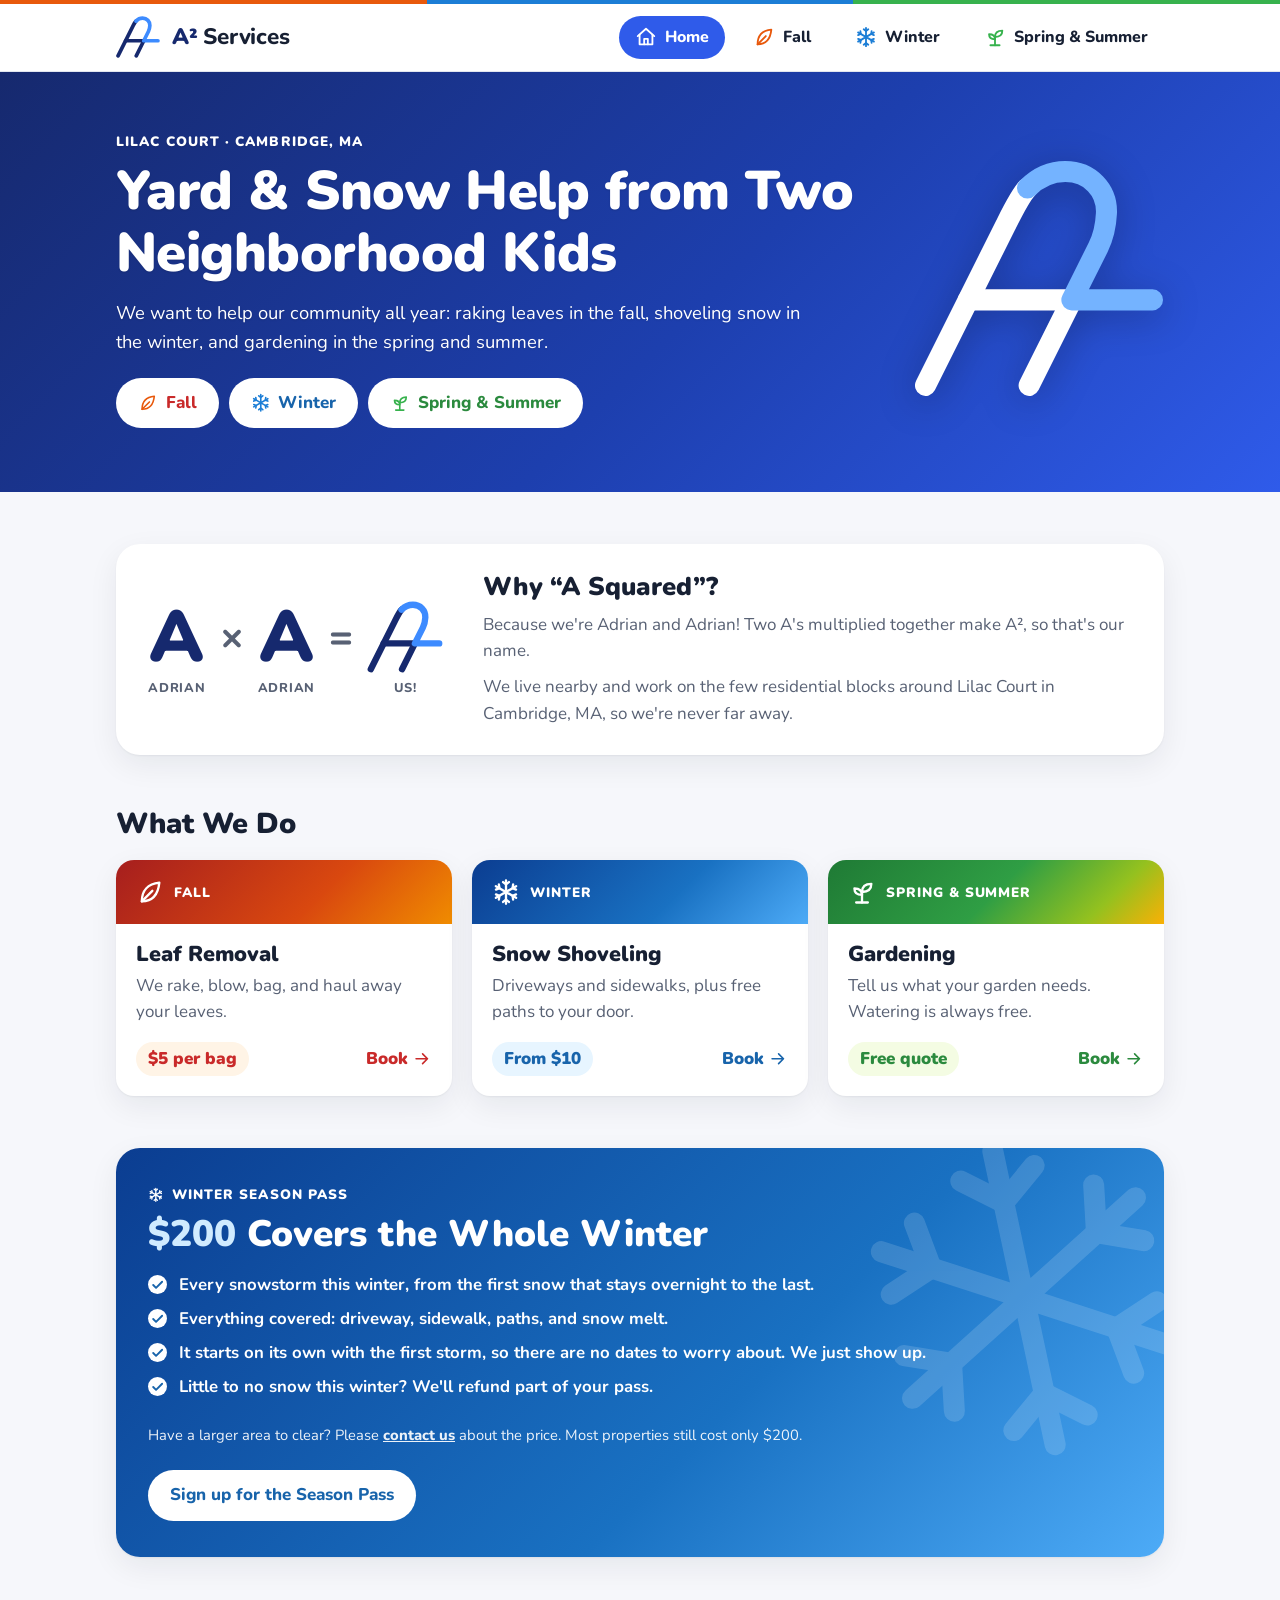
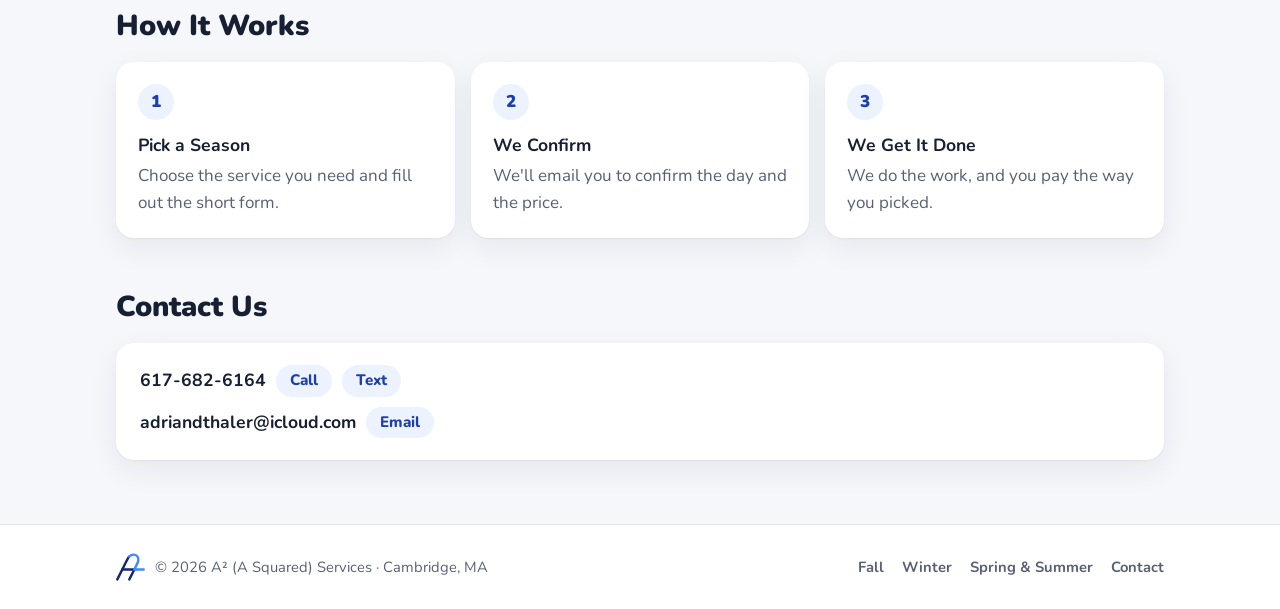
==== commit 293d60f0: "Season Pass fixes, From $10, and animated season bars - Periods at the end of the first two Season P" ====
--- a/index.html
+++ b/index.html
@@ -34,6 +34,8 @@
   </svg>
 
   <header class="site-header">
+    <!-- One bar per season. On a season's page the other bars shrink away (style.css). -->
+    <div class="season-stripe" aria-hidden="true"><span class="fall"></span><span class="winter"></span><span class="spring"></span></div>
     <div class="container header-inner">
       <a class="brand" href="#home" aria-label="A² Services home">
         <svg class="logo" aria-hidden="true"><use href="#logo"/></svg>
@@ -108,7 +110,7 @@
                 <h3>Snow Shoveling</h3>
                 <p>Driveways and sidewalks, plus free paths to your door.</p>
                 <div class="season-card-foot">
-                  <span class="from">From <span data-price="winter.driveway.1.price">$20</span></span>
+                  <span class="from">From <span data-price="winter.from">$10</span></span>
                   <span class="go">Book <svg class="icon"><use href="#i-arrow"/></svg></span>
                 </div>
               </div>
@@ -133,17 +135,11 @@
             <p class="eyebrow"><svg class="icon"><use href="#i-snow"/></svg>Winter Season Pass</p>
             <h2><span data-price="seasonPass.price">$200</span> Covers the Whole Winter</h2>
             <ul class="checks">
-              <li><svg class="icon"><use href="#i-check"/></svg>Every snowstorm this winter, from the first snow that stays overnight to the last</li>
-              <li><svg class="icon"><use href="#i-check"/></svg>Everything covered: driveway, sidewalk, paths, and snow melt</li>
+              <li><svg class="icon"><use href="#i-check"/></svg>Every snowstorm this winter, from the first snow that stays overnight to the last.</li>
+              <li><svg class="icon"><use href="#i-check"/></svg>Everything covered: driveway, sidewalk, paths, and snow melt.</li>
               <li><svg class="icon"><use href="#i-check"/></svg>It starts on its own with the first storm, so there are no dates to worry about. We just show up.</li>
               <li><svg class="icon"><use href="#i-check"/></svg>Little to no snow this winter? We'll refund part of your pass.</li>
             </ul>
-            <div class="pass-pay">
-              <h3>How Paying Works</h3>
-              <p><b>Venmo:</b> pay up front, when we confirm your pass.</p>
-              <p><b>Cash:</b> pay at the first storm.</p>
-              <p><b>Something else?</b> Pick &ldquo;Other&rdquo; and we'll work it out.</p>
-            </div>
             <p class="pass-fine">Have a larger area to clear? Please <a href="#contact">contact us</a> about the price. Most properties still cost only <span data-price="seasonPass.price">$200</span>.</p>
           </div>
           <details class="pass-signup">
@@ -258,7 +254,7 @@
           <h1>Snow Shoveling</h1>
           <p class="lead">When it snows, we shovel your driveway and sidewalk, clear a path to your door, and can put down snow melt to help keep ice from forming.</p>
           <p class="hero-links">
-            <span class="price-chip">From <span data-price="winter.driveway.1.price">$20</span></span>
+            <span class="price-chip">From <span data-price="winter.from">$10</span></span>
             <a class="btn btn-ghost" href="#season-pass"><span>Every storm covered: <span data-price="seasonPass.price">$200</span> Season Pass</span><svg class="icon"><use href="#i-arrow"/></svg></a>
           </p>
         </div>
@@ -278,7 +274,7 @@
               <div class="field">
                 <span>Expected Snowfall</span>
                 <div class="choices" data-choices="snowfall"></div>
-                <p class="hint">Go by the forecast. It's only an estimate: on the day, we'll measure the actual snowfall and adjust the price to match. Not sure? Pick &ldquo;Not sure&rdquo; and we'll price it on the day.</p>
+                <p class="hint">Go by the forecast. It's only an estimate: on the day, we'll measure the actual snowfall and adjust the price to match. Not sure? Just tell us in the comments and we will price it on the day.</p>
               </div>
               <div class="field">
                 <span>Parking Spaces / Driveway</span>
--- a/style.css
+++ b/style.css
@@ -135,11 +135,35 @@
   border-bottom: 1px solid var(--line);
 }
 
-.site-header::before {
-  content: "";
-  display: block;
+/* The three season bars. On a season's page, the other two shrink away with
+   a little bounce; on the home page, all three come back. */
+.season-stripe {
+  display: flex;
   height: 4px;
-  background: linear-gradient(90deg, var(--fall) 0 33.3%, var(--winter) 33.3% 66.6%, var(--spring) 66.6%);
+  overflow: hidden;
+}
+
+.season-stripe span {
+  flex: 1 1 0;
+  transition: flex-grow 0.8s cubic-bezier(0.34, 1.4, 0.64, 1);
+  /* A springier bounce where supported: overshoots, dips back, settles */
+  transition: flex-grow 0.9s linear(0, 0.35 12%, 0.8 28%, 1.08 45%, 0.94 62%, 1.02 78%, 1);
+}
+
+.season-stripe .fall { background: var(--fall); }
+.season-stripe .winter { background: var(--winter); }
+.season-stripe .spring { background: var(--spring); }
+
+body[data-theme="fall"] .season-stripe span:not(.fall),
+body[data-theme="winter"] .season-stripe span:not(.winter),
+body[data-theme="spring"] .season-stripe span:not(.spring) {
+  flex-grow: 0;
+}
+
+@media (prefers-reduced-motion: reduce) {
+  .season-stripe span {
+    transition: none;
+  }
 }
 
 .header-inner {
@@ -701,23 +725,6 @@
   stroke-width: 3;
 }
 
-.pass-pay {
-  max-width: 34em;
-  margin: 0 0 16px;
-  padding: 14px 18px;
-  border-radius: 14px;
-  background: rgb(255 255 255 / 0.14);
-  box-shadow: inset 0 0 0 1.5px rgb(255 255 255 / 0.35);
-}
-
-.pass-pay h3 {
-  margin: 0 0 6px;
-  font-size: 1.05rem;
-}
-
-.pass-pay p {
-  margin: 0;
-}
 
 .pass-fine {
   margin: 0 0 24px;
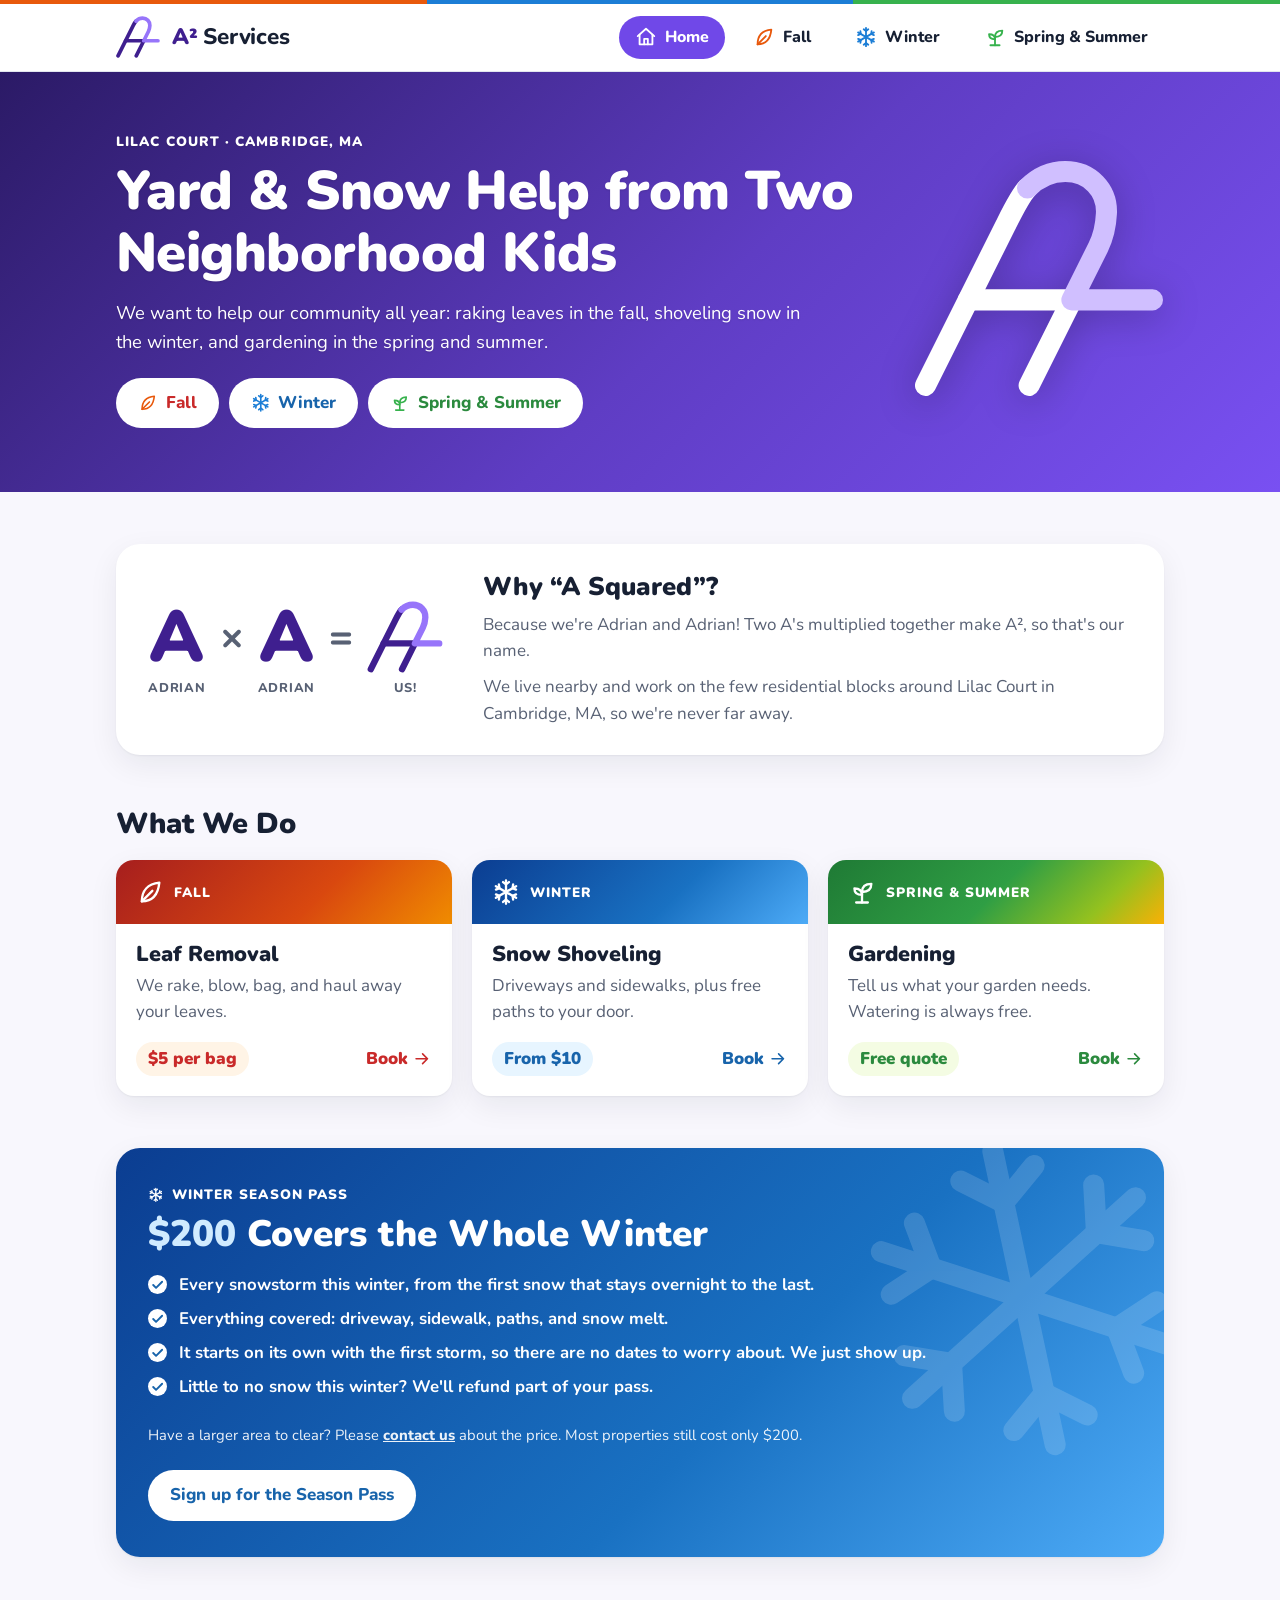
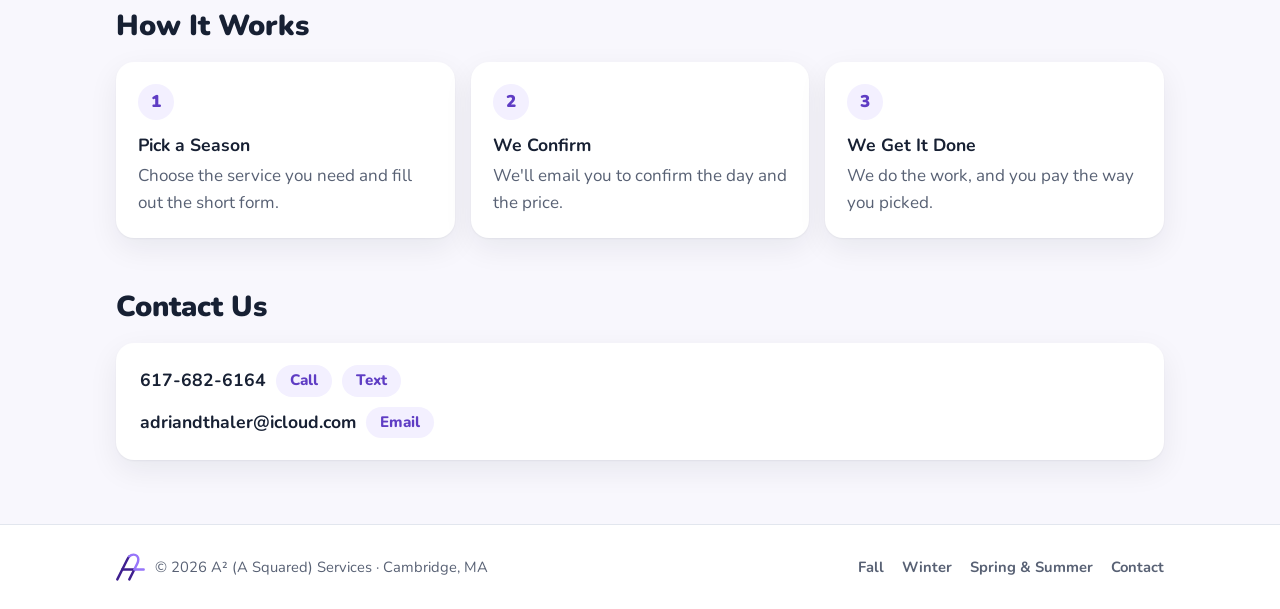
==== commit 91afb471: "Purple home, falling pink petals, empty parking default, Winter pass-through - Parking spaces start " ====
--- a/index.html
+++ b/index.html
@@ -28,6 +28,7 @@
     <symbol id="i-home" viewBox="0 0 24 24"><path d="M3 11 12 3l9 8"/><path d="M5 9.5V20h14V9.5"/><path d="M10 20v-6h4v6"/></symbol>
     <symbol id="i-leaf" viewBox="0 0 24 24"><path d="M5 20C5 11 10 5 20 4c-1 10-6 16-15 16Z"/><path d="M5 20l9-9"/></symbol>
     <symbol id="i-snow" viewBox="0 0 24 24"><path d="M12 2v20M3.34 7l17.32 10M3.34 17 20.66 7"/><path d="M9.5 3.5 12 5.5l2.5-2" /><path d="M9.5 20.5 12 18.5l2.5 2"/><path d="M18.11 5.59l-.48 3.16 2.98 1.17"/><path d="M3.39 14.09l2.98 1.16-.48 3.17"/><path d="M5.89 5.59l.48 3.16-2.98 1.17"/><path d="M20.61 14.09l-2.98 1.16.48 3.17"/></symbol>
+    <symbol id="i-petal" viewBox="0 0 24 24"><path d="M12 22C7 18 4.5 13.5 5.5 9 6.3 5.3 9 3 10.8 3.2L12 5.2l1.2-2C15 3 17.7 5.3 18.5 9c1 4.5-1.5 9-6.5 13Z"/></symbol>
     <symbol id="i-sprout" viewBox="0 0 24 24"><path d="M12 21v-9"/><path d="M12 12c0-4.5 3-7 8-7 0 4.5-3 7-8 7Z"/><path d="M12 14.5c0-3.5-2.4-5.5-6.5-5.5 0 3.5 2.4 5.5 6.5 5.5Z"/><path d="M7 21h10"/></symbol>
     <symbol id="i-check" viewBox="0 0 24 24"><path d="m5 12.5 4.5 4.5L19 7.5"/></symbol>
     <symbol id="i-arrow" viewBox="0 0 24 24"><path d="M5 12h14M13 6l6 6-6 6"/></symbol>
--- a/style.css
+++ b/style.css
@@ -15,21 +15,22 @@
   --fall: #e8590c;
   --winter: #1c7ed6;
   --spring: #37b24d;
-  --brand: #2f5bea;
+  --brand: #7048e8;
 
   /* Logo colors: the "A" and the "2". Each season below has its own. */
-  --logo-a: #16296e;
-  --logo-2: #3d8bff;
-}
-
+  --logo-a: #3f1f8f;
+  --logo-2: #9775fa;
+}
+
+/* Home: purple, so it stands apart from Winter's blue */
 [data-theme="home"] {
-  --accent: #2f5bea;
-  --accent-dark: #1d3fae;
-  --tint: #edf2ff;
-  --bg: #f6f7fb;
-  --hero: linear-gradient(135deg, #16296e 0%, #1d3fae 55%, #2f5bea 100%);
-  --logo-a: #16296e;
-  --logo-2: #3d8bff;
+  --accent: #7950f2;
+  --accent-dark: #5f3dc4;
+  --tint: #f3f0ff;
+  --bg: #f8f7fd;
+  --hero: linear-gradient(135deg, #2b1a66 0%, #5f3dc4 55%, #7950f2 100%);
+  --logo-a: #3f1f8f;
+  --logo-2: #9775fa;
 }
 
 /* Fall: red and orange */
@@ -135,8 +136,7 @@
   border-bottom: 1px solid var(--line);
 }
 
-/* The three season bars. On a season's page, the other two shrink away with
-   a little bounce; on the home page, all three come back. */
+/* The three season bars. app.js sizes and animates them for each page. */
 .season-stripe {
   display: flex;
   height: 4px;
@@ -145,26 +145,13 @@
 
 .season-stripe span {
   flex: 1 1 0;
-  transition: flex-grow 0.8s cubic-bezier(0.34, 1.4, 0.64, 1);
-  /* A springier bounce where supported: overshoots, dips back, settles */
-  transition: flex-grow 0.9s linear(0, 0.35 12%, 0.8 28%, 1.08 45%, 0.94 62%, 1.02 78%, 1);
 }
 
 .season-stripe .fall { background: var(--fall); }
 .season-stripe .winter { background: var(--winter); }
 .season-stripe .spring { background: var(--spring); }
 
-body[data-theme="fall"] .season-stripe span:not(.fall),
-body[data-theme="winter"] .season-stripe span:not(.winter),
-body[data-theme="spring"] .season-stripe span:not(.spring) {
-  flex-grow: 0;
-}
-
-@media (prefers-reduced-motion: reduce) {
-  .season-stripe span {
-    transition: none;
-  }
-}
+
 
 .header-inner {
   display: flex;
@@ -322,6 +309,91 @@
   pointer-events: none;
 }
 
+/* Snowflakes, leaves, or petals drifting across a season's banner (made in
+   app.js). Each one falls (or rises) slowly while swaying side to side. */
+.particles {
+  position: absolute;
+  inset: 0;
+  overflow: hidden;
+  pointer-events: none;
+}
+
+.particle {
+  position: absolute;
+  top: -12%;
+  left: var(--x);
+  width: var(--size);
+  height: var(--size);
+  color: #fff;
+  opacity: var(--o);
+  animation: particle-fall var(--dur) linear var(--delay) infinite;
+}
+
+.particle-inner {
+  display: block;
+  width: 100%;
+  height: 100%;
+  animation: particle-sway var(--sway) ease-in-out var(--delay) infinite alternate;
+}
+
+.particle .icon {
+  width: 100%;
+  height: 100%;
+  stroke-width: 2.2;
+}
+
+.leaf .particle .icon {
+  fill: currentColor;
+  fill-opacity: 0.35;
+  stroke-width: 1.8;
+}
+
+.leaf .particle:nth-child(3n + 1) { color: #ffc078; }
+.leaf .particle:nth-child(3n + 2) { color: #ffe8cc; }
+
+.leaf .particle-inner {
+  animation-name: particle-tumble;
+}
+
+.petal .particle {
+  color: #fcc2d7;
+  opacity: calc(var(--o) + 0.25);
+}
+
+.petal .particle:nth-child(4n + 1) { color: #ffdeeb; }
+.petal .particle:nth-child(4n + 2) { color: #fff3bf; }
+.petal .particle:nth-child(4n + 3) { color: #ffec99; }
+
+.petal .particle .icon {
+  fill: currentColor;
+  stroke: none;
+}
+
+.petal .particle-inner {
+  animation-name: particle-tumble;
+}
+
+@keyframes particle-fall {
+  from { top: -12%; }
+  to { top: 108%; }
+}
+
+@keyframes particle-sway {
+  from { transform: translateX(calc(var(--drift) * -1)) rotate(0deg); }
+  to { transform: translateX(var(--drift)) rotate(90deg); }
+}
+
+@keyframes particle-tumble {
+  from { transform: translateX(calc(var(--drift) * -1)) rotate(-35deg); }
+  to { transform: translateX(var(--drift)) rotate(35deg); }
+}
+
+@media (prefers-reduced-motion: reduce) {
+  .particles {
+    display: none;
+  }
+}
+
 .lead {
   max-width: 38em;
   margin: 0 0 22px;
@@ -373,7 +445,7 @@
 
 .hero-logo {
   --logo-a: #fff;
-  --logo-2: #74b3ff;
+  --logo-2: #d0bfff;
   order: 2;
   width: 250px;
   height: 239px;
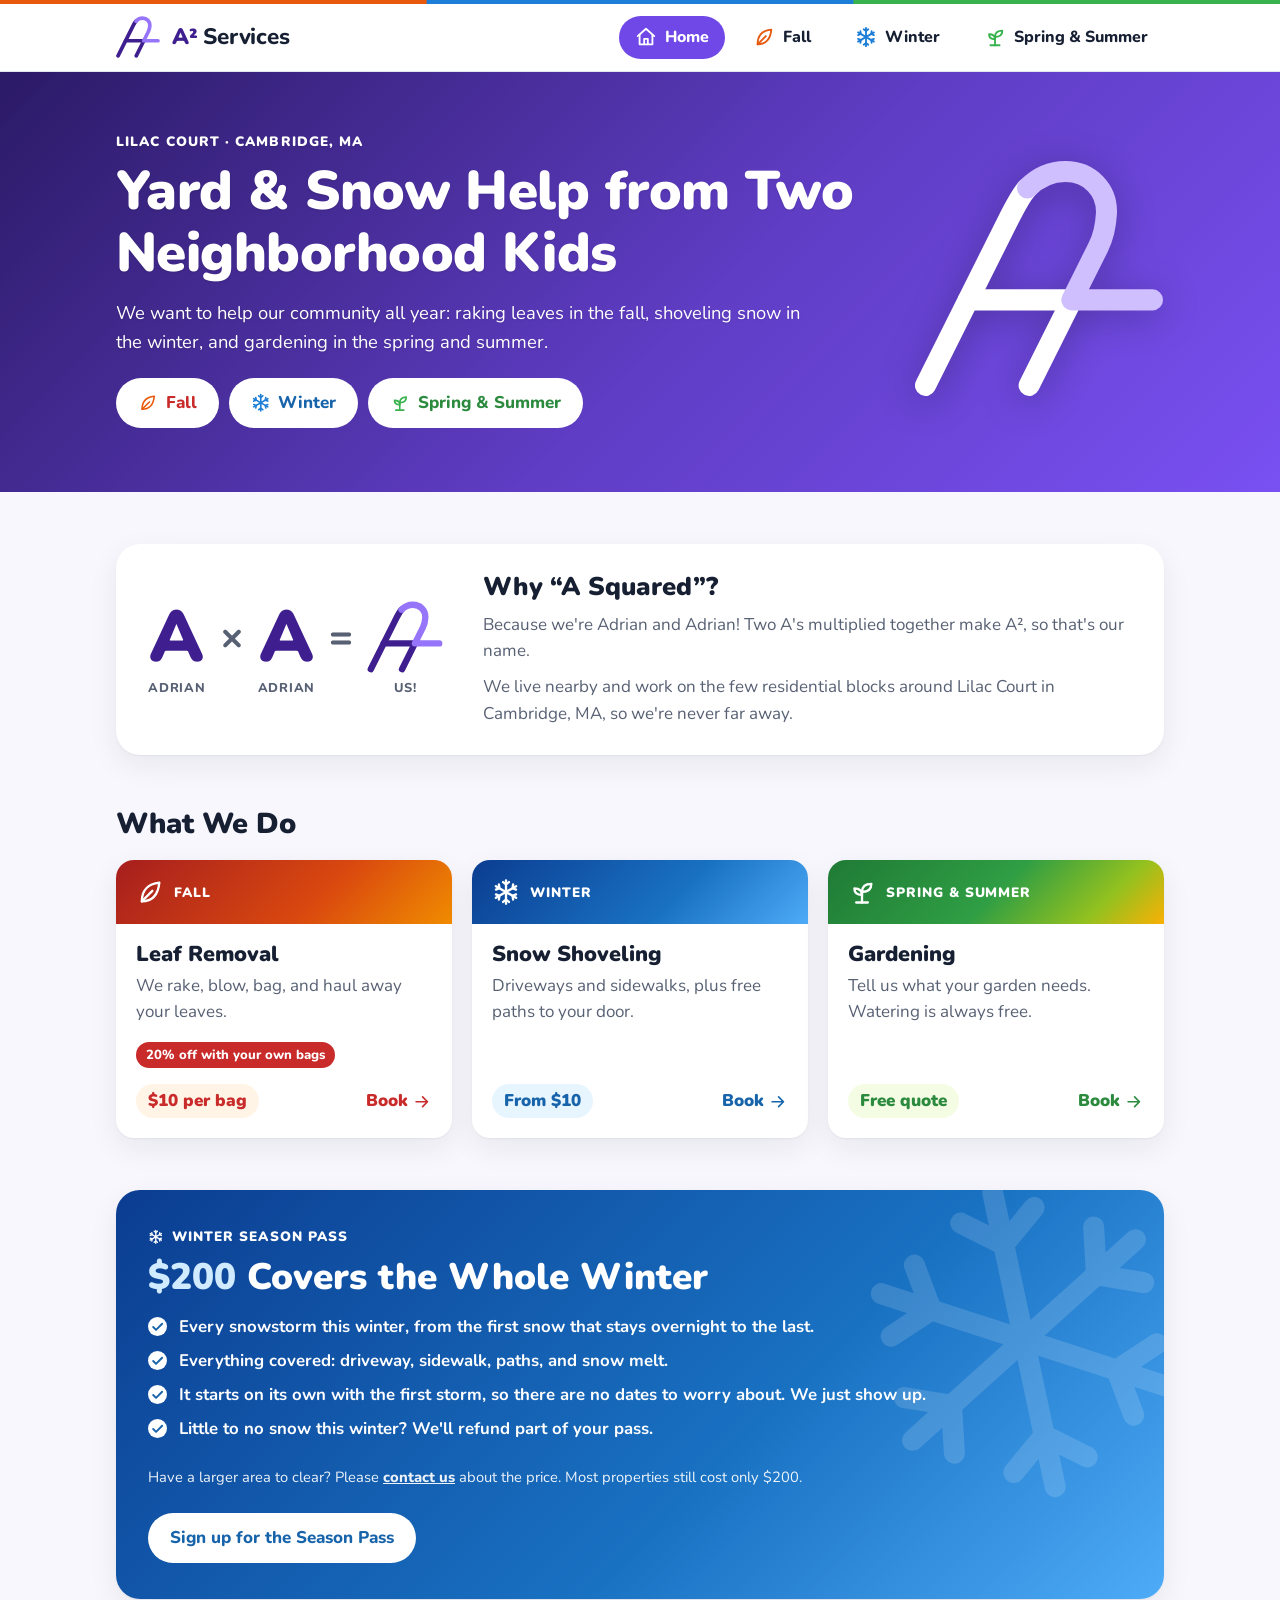
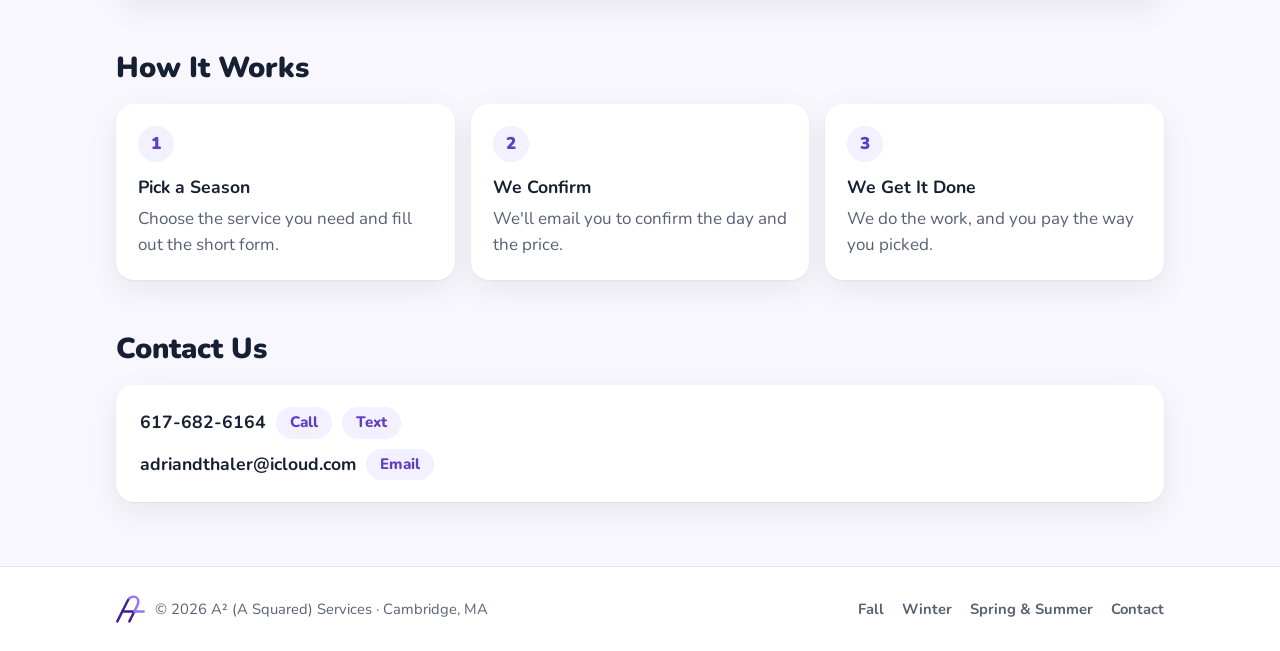
==== commit 46b2b712: "Leaf bags $10; 20% off with your own bags - Fall price is $10 per bag - New Fall option "I'll Provid" ====
--- a/index.html
+++ b/index.html
@@ -99,6 +99,7 @@
               <div class="season-card-body">
                 <h3>Leaf Removal</h3>
                 <p>We rake, blow, bag, and haul away your leaves.</p>
+                <p class="deal-tag"><span data-percent="fall.ownBagsDiscount">20%</span> off with your own bags</p>
                 <div class="season-card-foot">
                   <span class="from"><span data-price="fall.pricePerBag">$10</span> per bag</span>
                   <span class="go">Book <svg class="icon"><use href="#i-arrow"/></svg></span>
@@ -200,7 +201,10 @@
           <p class="eyebrow"><svg class="icon"><use href="#i-leaf"/></svg>Fall</p>
           <h1>Leaf Removal</h1>
           <p class="lead">During the fall, we come to your home to rake and blow your leaves, bag them up, and take them off your property. No equipment needed on your end.</p>
-          <p class="price-chip"><span data-price="fall.pricePerBag">$10</span> per bag</p>
+          <p class="hero-links">
+            <span class="price-chip"><span data-price="fall.pricePerBag">$10</span> per bag</span>
+            <span class="price-chip deal-chip"><span data-percent="fall.ownBagsDiscount">20%</span> off with your own bags</span>
+          </p>
         </div>
       </div>
       <div class="container">
@@ -224,6 +228,11 @@
                 </div>
                 <p class="hint">One bag is a full 30-gallon bag of leaves. Not sure? Take your best guess. We'll count the bags when we're done and confirm the final price.</p>
               </div>
+              <label class="addon">
+                <input type="checkbox" name="Own bags" value="Yes">
+                <span><b>I'll Provide My Own Bags</b>Take <span data-percent="fall.ownBagsDiscount">20%</span> off your whole order</span>
+              </label>
+              <p class="hint"><strong>Our bag policy:</strong> we bring our own 30-gallon leaf bags and haul every bag away when we're done. If you'd rather use your own, leave out full-size (30-gallon) lawn and leaf bags for us, and you'll get <span data-percent="fall.ownBagsDiscount">20%</span> off your whole order.</p>
               <label class="field">
                 <span>Anything Else We Should Know? <em class="optional">(optional)</em></span>
                 <textarea name="Comments" rows="3"></textarea>
--- a/style.css
+++ b/style.css
@@ -136,16 +136,25 @@
   border-bottom: 1px solid var(--line);
 }
 
-/* The three season bars. app.js sizes and animates them for each page. */
+/* The three season bars. Each bar spans the full width and is slid and
+   stretched into place (app.js animates them for each page); these starting
+   positions show all three equally. */
 .season-stripe {
-  display: flex;
+  position: relative;
   height: 4px;
   overflow: hidden;
 }
 
 .season-stripe span {
-  flex: 1 1 0;
-}
+  position: absolute;
+  inset: 0;
+  transform-origin: 0 0;
+  will-change: transform;
+}
+
+.season-stripe .fall { transform: scaleX(0.3373); }
+.season-stripe .winter { transform: translateX(33.333%) scaleX(0.3373); }
+.season-stripe .spring { transform: translateX(66.667%) scaleX(0.3373); }
 
 .season-stripe .fall { background: var(--fall); }
 .season-stripe .winter { background: var(--winter); }
@@ -624,6 +633,23 @@
   background: var(--tint);
 }
 
+/* "20% off with your own bags" */
+.deal-tag {
+  align-self: flex-start;
+  padding: 3px 10px;
+  border-radius: 999px;
+  background: var(--accent-dark);
+  color: #fff !important;
+  font-size: 0.82rem;
+  font-weight: 800;
+}
+
+.deal-chip {
+  background: rgb(255 255 255 / 0.16);
+  box-shadow: inset 0 0 0 1.5px rgb(255 255 255 / 0.7);
+  color: #fff;
+}
+
 .go {
   display: inline-flex;
   align-items: center;
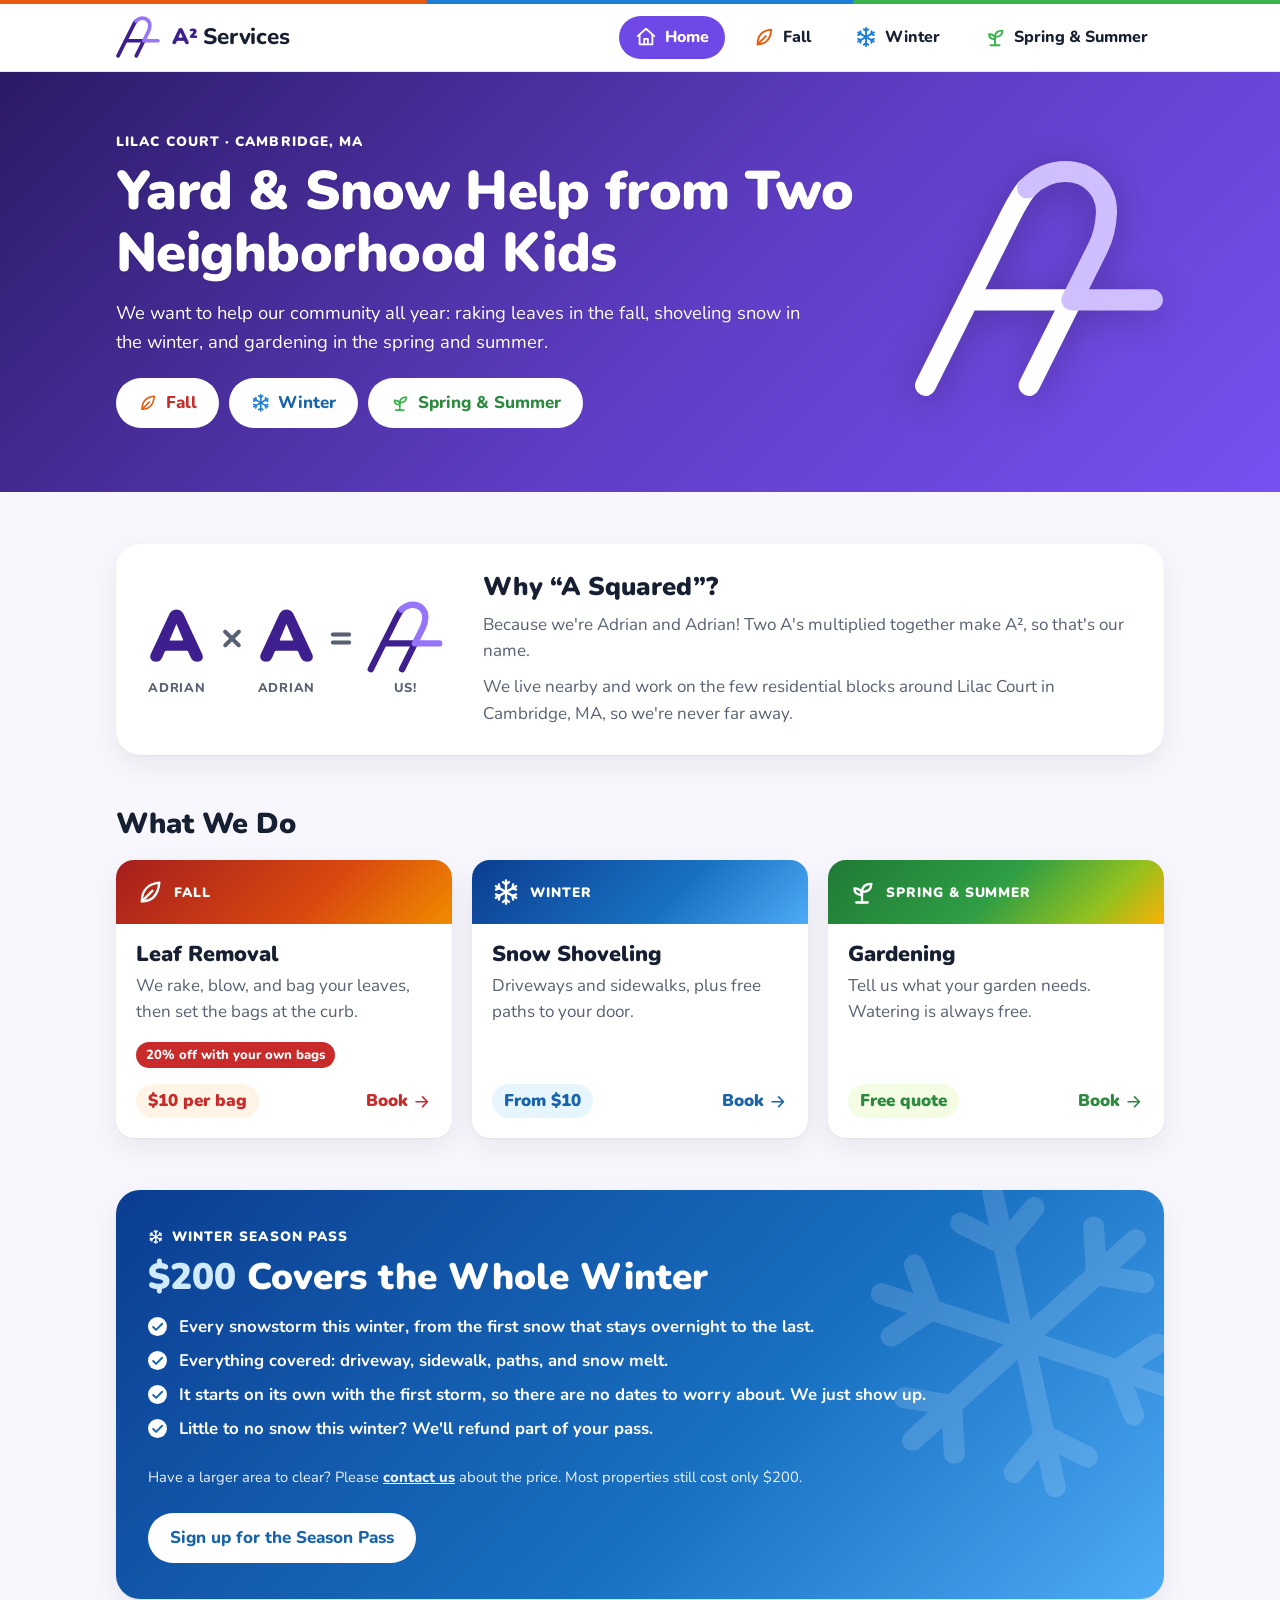
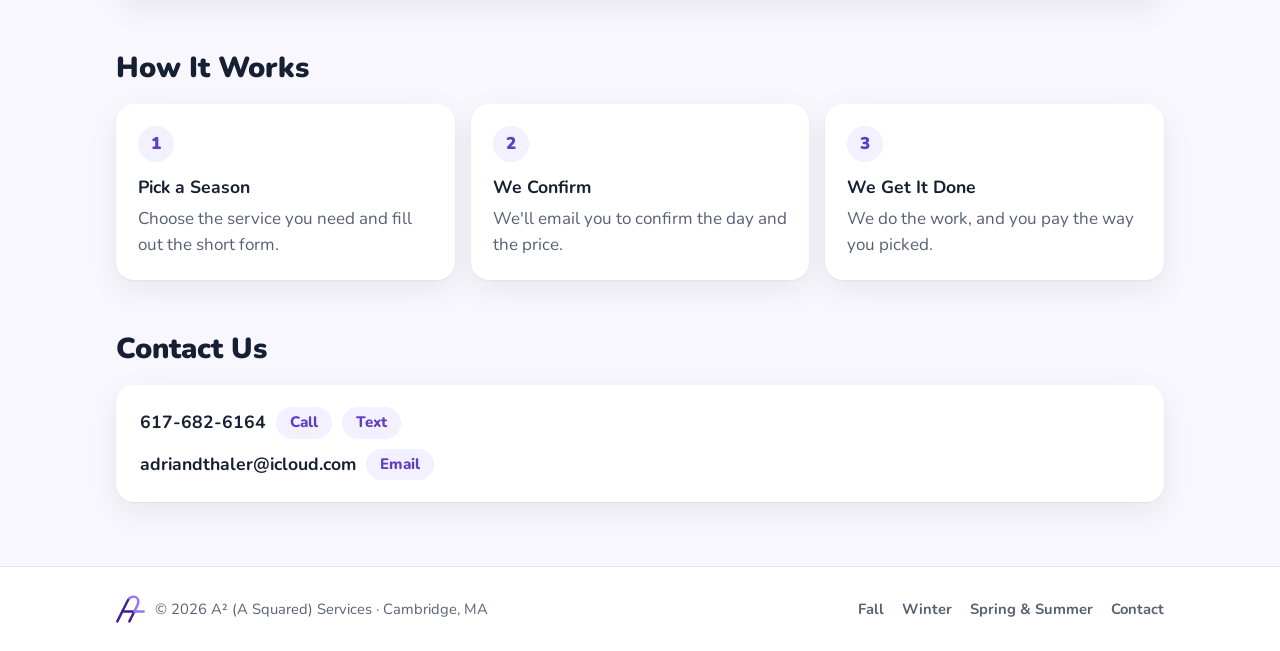
==== commit 06c34c04: "Leaf bags go to the curb, not hauled away The home page Fall card, the Fall description, the bag pol" ====
--- a/index.html
+++ b/index.html
@@ -98,7 +98,7 @@
               <div class="season-card-top"><svg class="icon"><use href="#i-leaf"/></svg>Fall</div>
               <div class="season-card-body">
                 <h3>Leaf Removal</h3>
-                <p>We rake, blow, bag, and haul away your leaves.</p>
+                <p>We rake, blow, and bag your leaves, then set the bags at the curb.</p>
                 <p class="deal-tag"><span data-percent="fall.ownBagsDiscount">20%</span> off with your own bags</p>
                 <div class="season-card-foot">
                   <span class="from"><span data-price="fall.pricePerBag">$10</span> per bag</span>
@@ -200,7 +200,7 @@
         <div class="container">
           <p class="eyebrow"><svg class="icon"><use href="#i-leaf"/></svg>Fall</p>
           <h1>Leaf Removal</h1>
-          <p class="lead">During the fall, we come to your home to rake and blow your leaves, bag them up, and take them off your property. No equipment needed on your end.</p>
+          <p class="lead">During the fall, we come to your home to rake and blow your leaves, bag them up, and leave the bags at the curb for pickup. No equipment needed on your end.</p>
           <p class="hero-links">
             <span class="price-chip"><span data-price="fall.pricePerBag">$10</span> per bag</span>
             <span class="price-chip deal-chip"><span data-percent="fall.ownBagsDiscount">20%</span> off with your own bags</span>
@@ -232,7 +232,7 @@
                 <input type="checkbox" name="Own bags" value="Yes">
                 <span><b>I'll Provide My Own Bags</b>Take <span data-percent="fall.ownBagsDiscount">20%</span> off your whole order</span>
               </label>
-              <p class="hint"><strong>Our bag policy:</strong> we bring our own 30-gallon leaf bags and haul every bag away when we're done. If you'd rather use your own, leave out full-size (30-gallon) lawn and leaf bags for us, and you'll get <span data-percent="fall.ownBagsDiscount">20%</span> off your whole order.</p>
+              <p class="hint"><strong>Our bag policy:</strong> we bring our own 30-gallon leaf bags and set every bag at the curb when we're done. If you'd rather use your own, leave out full-size (30-gallon) lawn and leaf bags for us, and you'll get <span data-percent="fall.ownBagsDiscount">20%</span> off your whole order.</p>
               <label class="field">
                 <span>Anything Else We Should Know? <em class="optional">(optional)</em></span>
                 <textarea name="Comments" rows="3"></textarea>
